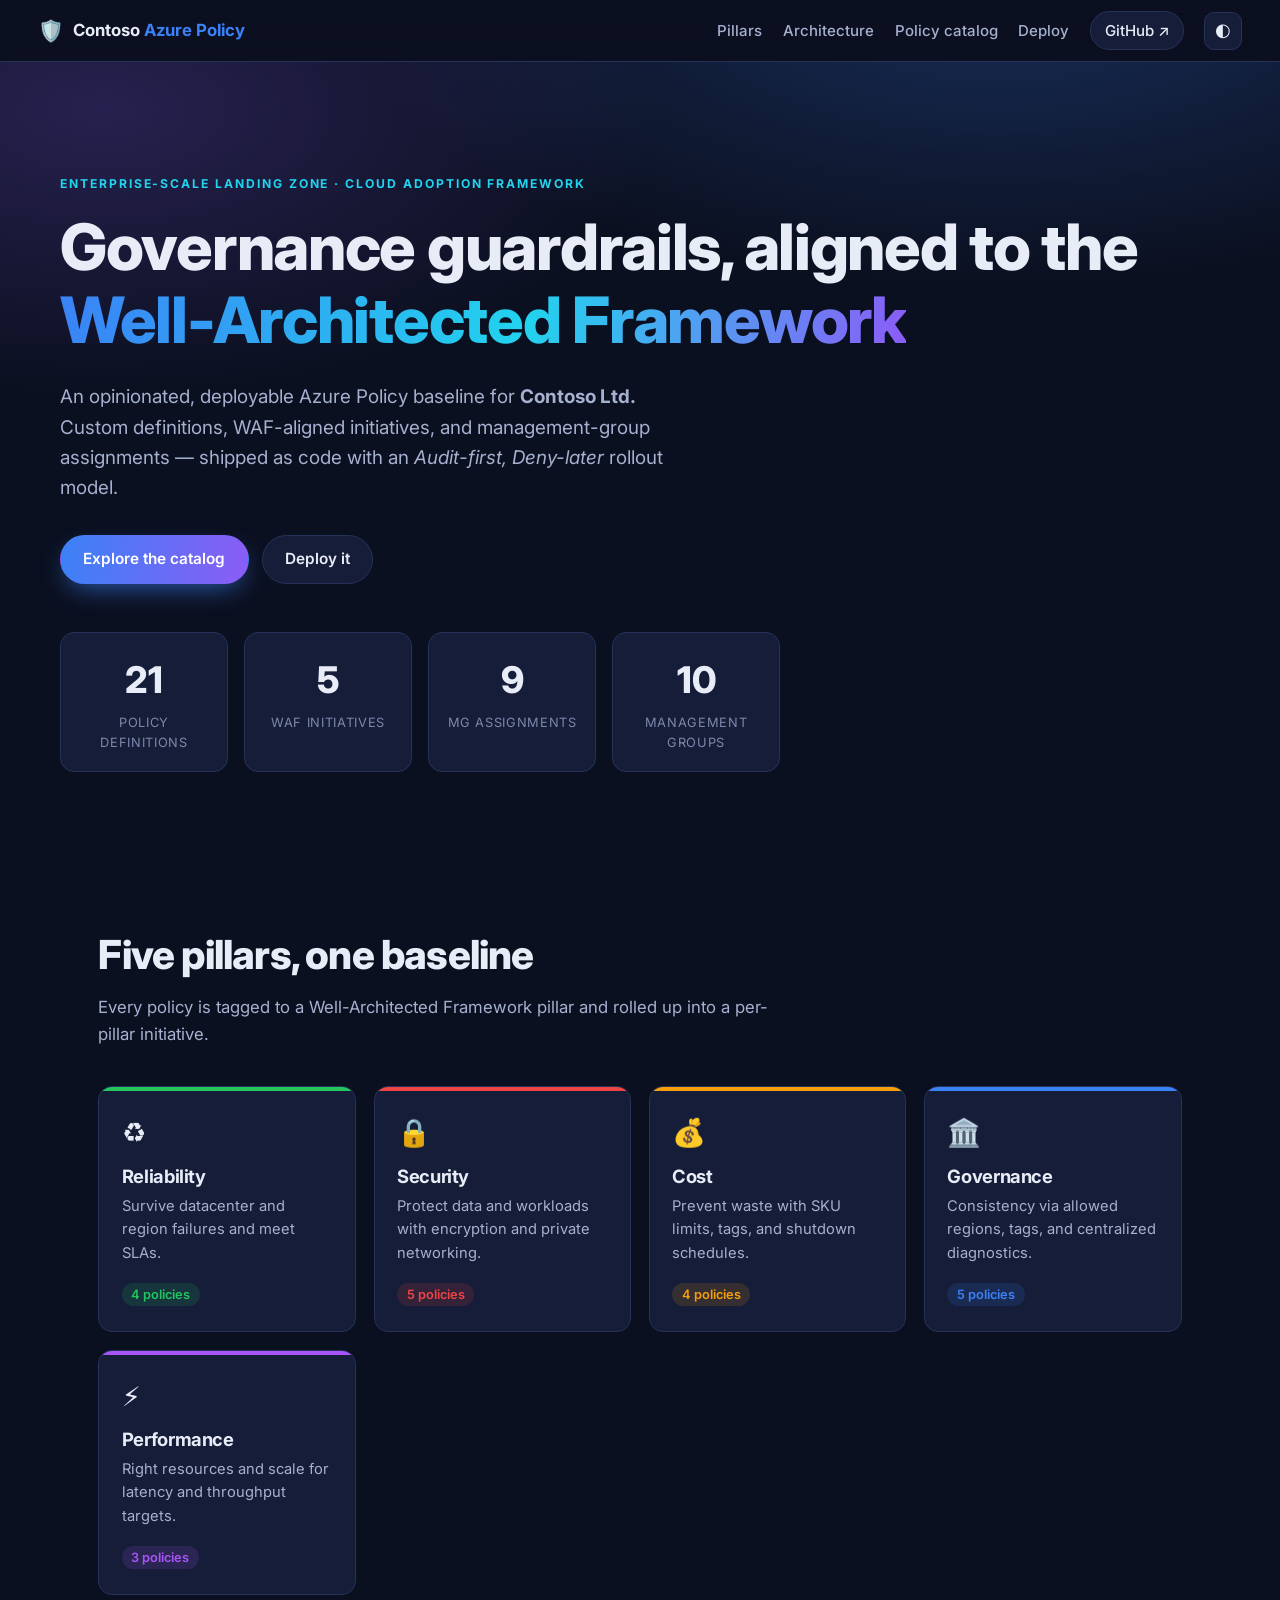
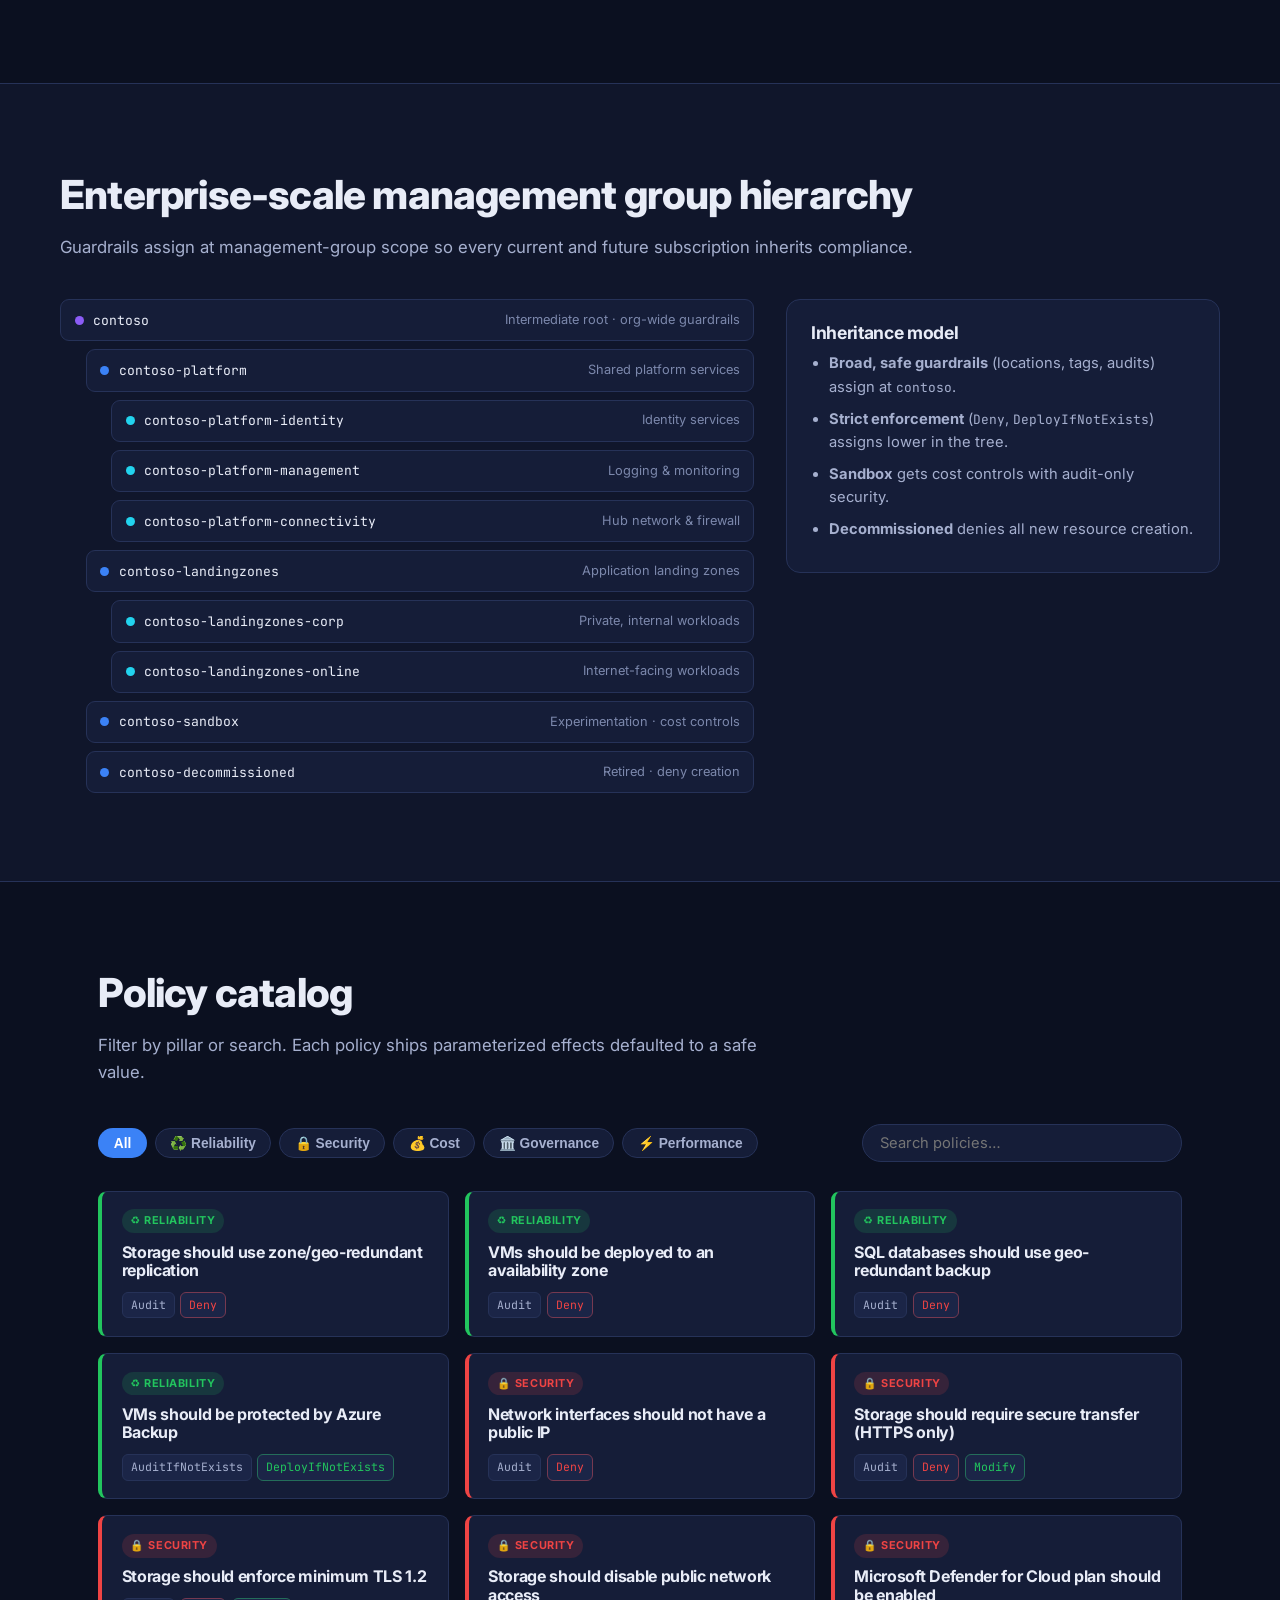
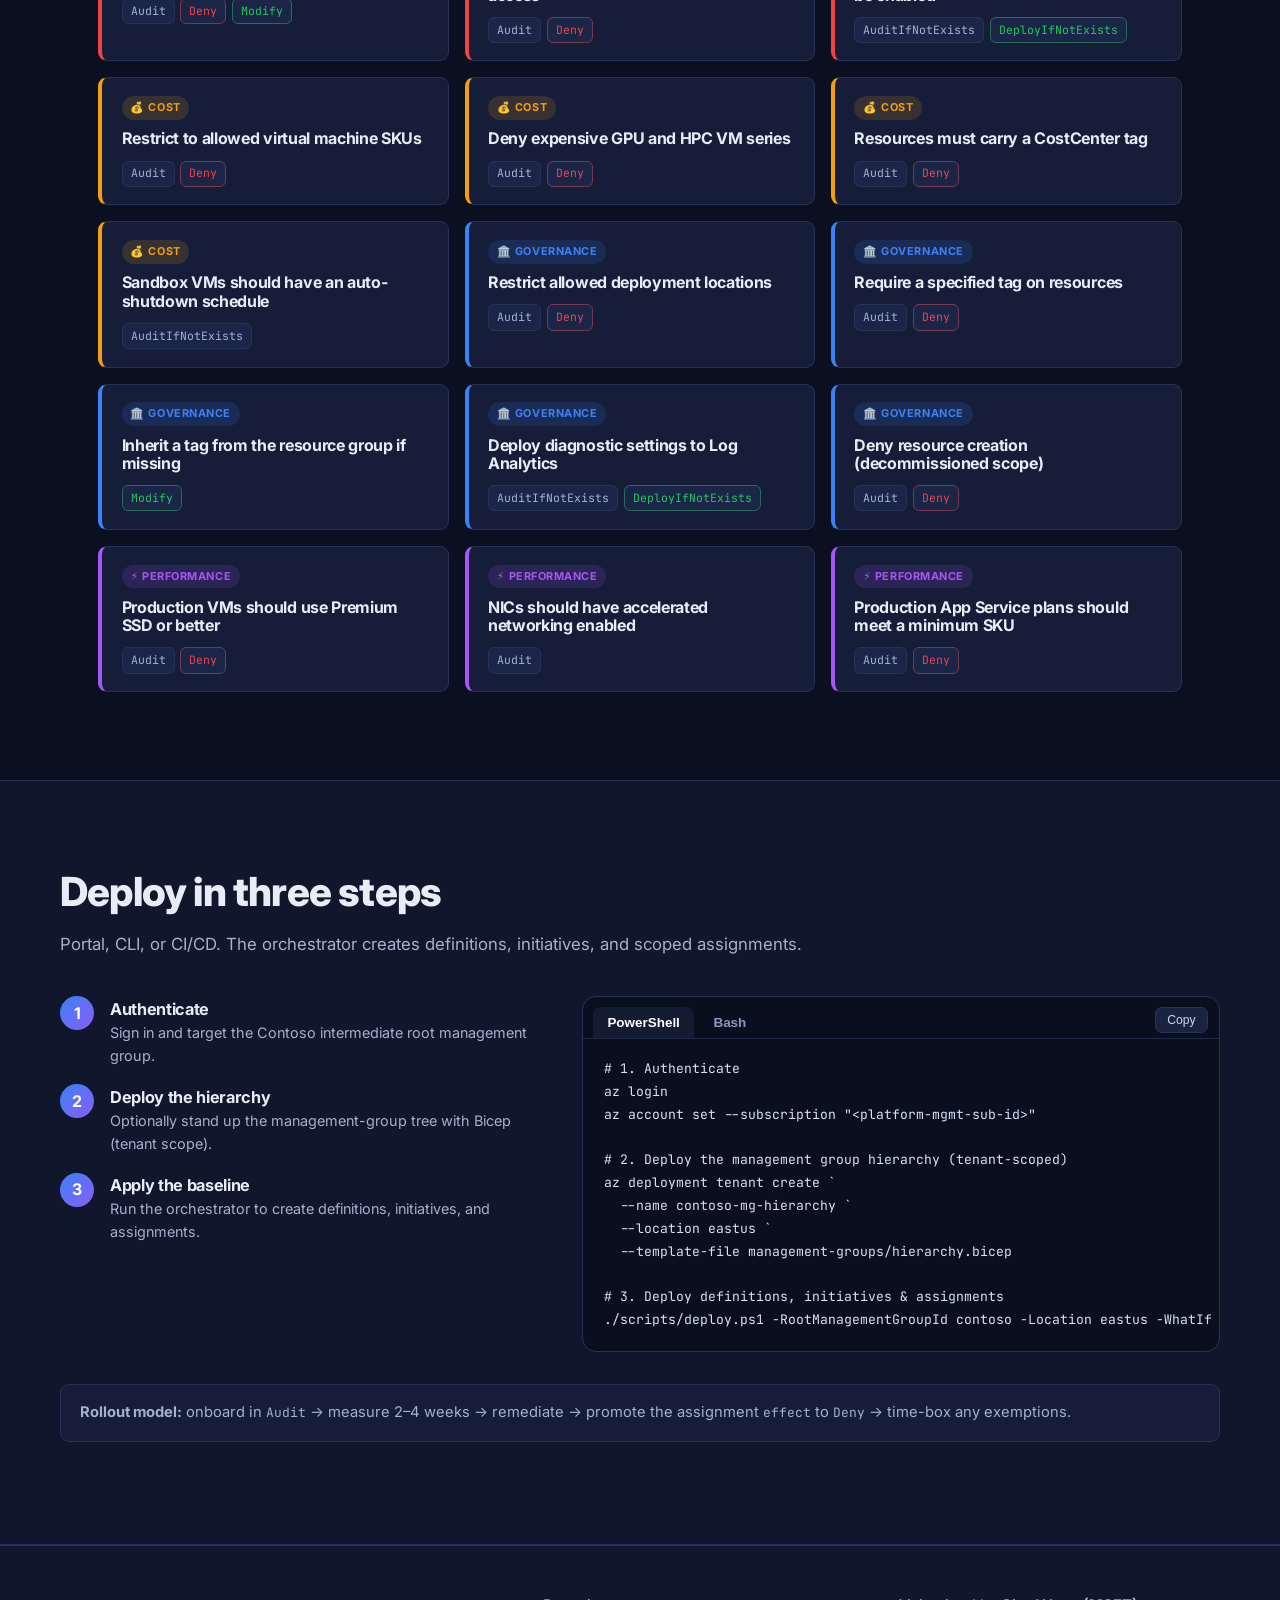
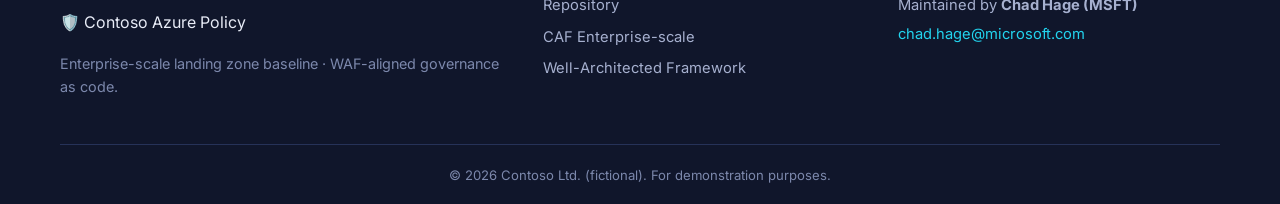
==== index.html @ dbd7acf4 "Add Contoso WAF policy baseline, docs, deploy automation, and GitHub Pages minisite Enterprise-scale" ====
<!DOCTYPE html>
<html lang="en">
<head>
  <meta charset="UTF-8" />
  <meta name="viewport" content="width=device-width, initial-scale=1.0" />
  <title>Contoso Azure Policy — Enterprise-Scale Landing Zone Baseline</title>
  <meta name="description" content="Azure Policy best-practice baseline for Contoso, organized around the five Well-Architected Framework pillars and deployed across an enterprise-scale landing zone." />
  <link rel="preconnect" href="https://fonts.googleapis.com" />
  <link rel="preconnect" href="https://fonts.gstatic.com" crossorigin />
  <link href="https://fonts.googleapis.com/css2?family=Inter:wght@400;500;600;700;800&family=JetBrains+Mono:wght@400;500&display=swap" rel="stylesheet" />
  <link rel="stylesheet" href="styles.css" />
  <link rel="icon" href="data:image/svg+xml,<svg xmlns='http://www.w3.org/2000/svg' viewBox='0 0 100 100'><text y='.9em' font-size='90'>🛡️</text></svg>" />
</head>
<body>
  <header class="topbar">
    <a class="brand" href="#top">
      <span class="brand-mark" aria-hidden="true">🛡️</span>
      <span class="brand-text">Contoso&nbsp;<strong>Azure Policy</strong></span>
    </a>
    <nav class="nav" aria-label="Primary">
      <a href="#pillars">Pillars</a>
      <a href="#architecture">Architecture</a>
      <a href="#catalog">Policy catalog</a>
      <a href="#deploy">Deploy</a>
      <a class="nav-cta" href="https://github.com/chadhage/contoso-azure-policies" target="_blank" rel="noopener">GitHub ↗</a>
    </nav>
    <button class="theme-toggle" id="themeToggle" aria-label="Toggle color theme" title="Toggle theme">◐</button>
  </header>

  <main id="top">
    <!-- HERO -->
    <section class="hero">
      <div class="hero-inner">
        <p class="eyebrow">Enterprise-Scale Landing Zone · Cloud Adoption Framework</p>
        <h1>Governance guardrails, aligned to the<br /><span class="grad">Well-Architected Framework</span></h1>
        <p class="lede">
          An opinionated, deployable Azure Policy baseline for <strong>Contoso Ltd.</strong>
          Custom definitions, WAF-aligned initiatives, and management-group assignments —
          shipped as code with an <em>Audit-first, Deny-later</em> rollout model.
        </p>
        <div class="hero-actions">
          <a class="btn primary" href="#catalog">Explore the catalog</a>
          <a class="btn ghost" href="#deploy">Deploy it</a>
        </div>
        <dl class="stats" id="heroStats">
          <div><dt data-count="21">0</dt><dd>Policy definitions</dd></div>
          <div><dt data-count="5">0</dt><dd>WAF initiatives</dd></div>
          <div><dt data-count="9">0</dt><dd>MG assignments</dd></div>
          <div><dt data-count="10">0</dt><dd>Management groups</dd></div>
        </dl>
      </div>
    </section>

    <!-- PILLARS -->
    <section id="pillars" class="section">
      <div class="section-head">
        <h2>Five pillars, one baseline</h2>
        <p>Every policy is tagged to a Well-Architected Framework pillar and rolled up into a per-pillar initiative.</p>
      </div>
      <div class="pillar-grid" id="pillarGrid"><!-- injected --></div>
    </section>

    <!-- ARCHITECTURE -->
    <section id="architecture" class="section alt">
      <div class="section-head">
        <h2>Enterprise-scale management group hierarchy</h2>
        <p>Guardrails assign at management-group scope so every current and future subscription inherits compliance.</p>
      </div>
      <div class="arch-wrap">
        <div class="mg-tree" id="mgTree"><!-- injected --></div>
        <aside class="arch-note">
          <h3>Inheritance model</h3>
          <ul>
            <li><strong>Broad, safe guardrails</strong> (locations, tags, audits) assign at <code>contoso</code>.</li>
            <li><strong>Strict enforcement</strong> (<code>Deny</code>, <code>DeployIfNotExists</code>) assigns lower in the tree.</li>
            <li><strong>Sandbox</strong> gets cost controls with audit-only security.</li>
            <li><strong>Decommissioned</strong> denies all new resource creation.</li>
          </ul>
        </aside>
      </div>
    </section>

    <!-- CATALOG -->
    <section id="catalog" class="section">
      <div class="section-head">
        <h2>Policy catalog</h2>
        <p>Filter by pillar or search. Each policy ships parameterized effects defaulted to a safe value.</p>
      </div>
      <div class="catalog-controls">
        <div class="filters" id="pillarFilters" role="tablist" aria-label="Filter by pillar"></div>
        <input type="search" id="searchBox" class="search" placeholder="Search policies…" aria-label="Search policies" />
      </div>
      <div class="catalog-grid" id="catalogGrid"><!-- injected --></div>
      <p class="empty" id="emptyState" hidden>No policies match your filter.</p>
    </section>

    <!-- DEPLOY -->
    <section id="deploy" class="section alt">
      <div class="section-head">
        <h2>Deploy in three steps</h2>
        <p>Portal, CLI, or CI/CD. The orchestrator creates definitions, initiatives, and scoped assignments.</p>
      </div>
      <div class="deploy-grid">
        <ol class="steps">
          <li><span class="step-n">1</span><div><h4>Authenticate</h4><p>Sign in and target the Contoso intermediate root management group.</p></div></li>
          <li><span class="step-n">2</span><div><h4>Deploy the hierarchy</h4><p>Optionally stand up the management-group tree with Bicep (tenant scope).</p></div></li>
          <li><span class="step-n">3</span><div><h4>Apply the baseline</h4><p>Run the orchestrator to create definitions, initiatives, and assignments.</p></div></li>
        </ol>
        <div class="code-card">
          <div class="code-tabs" role="tablist">
            <button class="code-tab active" data-tab="pwsh" role="tab">PowerShell</button>
            <button class="code-tab" data-tab="bash" role="tab">Bash</button>
          </div>
          <pre class="code-pane active" data-pane="pwsh"><code># 1. Authenticate
az login
az account set --subscription "&lt;platform-mgmt-sub-id&gt;"

# 2. Deploy the management group hierarchy (tenant-scoped)
az deployment tenant create `
  --name contoso-mg-hierarchy `
  --location eastus `
  --template-file management-groups/hierarchy.bicep

# 3. Deploy definitions, initiatives &amp; assignments
./scripts/deploy.ps1 -RootManagementGroupId contoso -Location eastus -WhatIf</code></pre>
          <pre class="code-pane" data-pane="bash"><code># 1. Authenticate
az login
az account set --subscription "&lt;platform-mgmt-sub-id&gt;"

# 2. Deploy the management group hierarchy (tenant-scoped)
az deployment tenant create \
  --name contoso-mg-hierarchy \
  --location eastus \
  --template-file management-groups/hierarchy.bicep

# 3. Deploy definitions, initiatives &amp; assignments
./scripts/deploy.sh --mg contoso --location eastus --what-if</code></pre>
          <button class="copy-btn" id="copyBtn" title="Copy command">Copy</button>
        </div>
      </div>
      <p class="lifecycle-note">
        <strong>Rollout model:</strong> onboard in <code>Audit</code> → measure 2–4 weeks → remediate →
        promote the assignment <code>effect</code> to <code>Deny</code> → time-box any exemptions.
      </p>
    </section>
  </main>

  <footer class="footer">
    <div class="footer-inner">
      <div>
        <p class="brand-text"><span aria-hidden="true">🛡️</span>&nbsp;Contoso Azure Policy</p>
        <p class="muted">Enterprise-scale landing zone baseline · WAF-aligned governance as code.</p>
      </div>
      <div class="footer-links">
        <a href="https://github.com/chadhage/contoso-azure-policies" target="_blank" rel="noopener">Repository</a>
        <a href="https://learn.microsoft.com/azure/cloud-adoption-framework/ready/enterprise-scale/" target="_blank" rel="noopener">CAF Enterprise-scale</a>
        <a href="https://learn.microsoft.com/azure/well-architected/" target="_blank" rel="noopener">Well-Architected Framework</a>
      </div>
      <div class="footer-author">
        <p>Maintained by <strong>Chad Hage (MSFT)</strong></p>
        <p><a href="mailto:chad.hage@microsoft.com">chad.hage@microsoft.com</a></p>
      </div>
    </div>
    <p class="copyright">© <span id="year"></span> Contoso Ltd. (fictional). For demonstration purposes.</p>
  </footer>

  <script src="app.js"></script>
</body>
</html>
---- styles.css ----
:root {
  --bg: #0b1020;
  --bg-alt: #10162b;
  --surface: #151d38;
  --surface-2: #1b2547;
  --border: #263258;
  --text: #e8ecf7;
  --text-dim: #a6b0cf;
  --muted: #7c88ac;
  --brand: #3b82f6;
  --brand-2: #22d3ee;
  --accent: #8b5cf6;

  --rel: #22c55e;
  --sec: #ef4444;
  --cost: #f59e0b;
  --gov: #3b82f6;
  --perf: #a855f7;

  --radius: 14px;
  --radius-sm: 9px;
  --shadow: 0 10px 40px -12px rgba(0, 0, 0, 0.55);
  --maxw: 1160px;
  --mono: "JetBrains Mono", ui-monospace, SFMono-Regular, Menlo, monospace;
}

[data-theme="light"] {
  --bg: #f6f8fd;
  --bg-alt: #eef2fb;
  --surface: #ffffff;
  --surface-2: #f2f5fc;
  --border: #dce3f2;
  --text: #131a2e;
  --text-dim: #45527a;
  --muted: #6b7597;
  --shadow: 0 10px 34px -14px rgba(30, 50, 100, 0.28);
}

* { box-sizing: border-box; }

html { scroll-behavior: smooth; scroll-padding-top: 78px; }

body {
  margin: 0;
  font-family: "Inter", system-ui, -apple-system, Segoe UI, Roboto, sans-serif;
  background: var(--bg);
  color: var(--text);
  line-height: 1.6;
  -webkit-font-smoothing: antialiased;
  transition: background 0.3s ease, color 0.3s ease;
}

a { color: var(--brand-2); text-decoration: none; }
a:hover { text-decoration: underline; }

h1, h2, h3, h4 { line-height: 1.15; margin: 0 0 0.4em; letter-spacing: -0.02em; }
code { font-family: var(--mono); font-size: 0.88em; }

/* ---------- Top bar ---------- */
.topbar {
  position: sticky; top: 0; z-index: 50;
  display: flex; align-items: center; gap: 1.2rem;
  padding: 0.7rem clamp(1rem, 4vw, 2.4rem);
  background: color-mix(in srgb, var(--bg) 82%, transparent);
  backdrop-filter: blur(14px);
  border-bottom: 1px solid var(--border);
}
.brand { display: flex; align-items: center; gap: 0.55rem; color: var(--text); font-weight: 700; font-size: 1.05rem; }
.brand:hover { text-decoration: none; }
.brand-mark { font-size: 1.3rem; }
.brand-text strong { color: var(--brand); }
.nav { display: flex; align-items: center; gap: 1.3rem; margin-left: auto; font-size: 0.94rem; }
.nav a { color: var(--text-dim); font-weight: 500; }
.nav a:hover { color: var(--text); text-decoration: none; }
.nav-cta {
  padding: 0.4rem 0.85rem; border: 1px solid var(--border); border-radius: 999px;
  background: var(--surface); color: var(--text) !important;
}
.nav-cta:hover { border-color: var(--brand); }
.theme-toggle {
  background: var(--surface); color: var(--text); border: 1px solid var(--border);
  width: 38px; height: 38px; border-radius: 10px; cursor: pointer; font-size: 1.1rem;
  display: grid; place-items: center; transition: all 0.2s;
}
.theme-toggle:hover { border-color: var(--brand); transform: rotate(-15deg); }

@media (max-width: 760px) {
  .nav a:not(.nav-cta) { display: none; }
}

/* ---------- Hero ---------- */
.hero {
  position: relative; overflow: hidden;
  padding: clamp(3.5rem, 9vw, 7rem) clamp(1rem, 5vw, 2.4rem) clamp(2.5rem, 6vw, 4.5rem);
  background:
    radial-gradient(1100px 500px at 78% -10%, color-mix(in srgb, var(--brand) 26%, transparent), transparent 60%),
    radial-gradient(900px 460px at 8% 6%, color-mix(in srgb, var(--accent) 22%, transparent), transparent 62%);
}
.hero-inner { max-width: var(--maxw); margin: 0 auto; }
.eyebrow {
  text-transform: uppercase; letter-spacing: 0.16em; font-size: 0.76rem;
  font-weight: 700; color: var(--brand-2); margin: 0 0 1rem;
}
.hero h1 { font-size: clamp(2.1rem, 5.4vw, 4rem); font-weight: 800; }
.grad {
  background: linear-gradient(100deg, var(--brand), var(--brand-2) 55%, var(--accent));
  -webkit-background-clip: text; background-clip: text; color: transparent;
}
.lede { max-width: 640px; font-size: clamp(1rem, 2vw, 1.18rem); color: var(--text-dim); margin: 1.2rem 0 2rem; }
.hero-actions { display: flex; flex-wrap: wrap; gap: 0.8rem; }
.btn {
  display: inline-flex; align-items: center; gap: 0.4rem;
  padding: 0.7rem 1.4rem; border-radius: 999px; font-weight: 600; font-size: 0.96rem;
  cursor: pointer; border: 1px solid transparent; transition: transform 0.15s, box-shadow 0.2s, background 0.2s;
}
.btn:hover { text-decoration: none; transform: translateY(-2px); }
.btn.primary { background: linear-gradient(100deg, var(--brand), var(--accent)); color: #fff; box-shadow: 0 10px 26px -8px color-mix(in srgb, var(--brand) 70%, transparent); }
.btn.ghost { background: var(--surface); color: var(--text); border-color: var(--border); }
.btn.ghost:hover { border-color: var(--brand); }

.stats {
  display: grid; grid-template-columns: repeat(4, 1fr); gap: 1rem;
  margin: 3rem 0 0; max-width: 720px;
}
.stats div {
  background: var(--surface); border: 1px solid var(--border); border-radius: var(--radius);
  padding: 1.1rem 1rem; text-align: center;
}
.stats dt { font-size: clamp(1.6rem, 4vw, 2.3rem); font-weight: 800; color: var(--text); }
.stats dd { margin: 0.2rem 0 0; font-size: 0.8rem; color: var(--muted); text-transform: uppercase; letter-spacing: 0.05em; }
@media (max-width: 620px) { .stats { grid-template-columns: repeat(2, 1fr); } }

/* ---------- Sections ---------- */
.section { max-width: var(--maxw); margin: 0 auto; padding: clamp(3rem, 7vw, 5.5rem) clamp(1rem, 5vw, 2.4rem); }
.section.alt { max-width: none; background: var(--bg-alt); border-top: 1px solid var(--border); border-bottom: 1px solid var(--border); }
.section.alt > * { max-width: var(--maxw); margin-left: auto; margin-right: auto; }
.section-head { max-width: 680px; margin-bottom: 2.4rem; }
.section-head h2 { font-size: clamp(1.6rem, 3.6vw, 2.5rem); font-weight: 800; }
.section-head p { color: var(--text-dim); font-size: 1.05rem; margin: 0; }

/* ---------- Pillars ---------- */
.pillar-grid { display: grid; grid-template-columns: repeat(auto-fit, minmax(210px, 1fr)); gap: 1.1rem; }
.pillar-card {
  position: relative; background: var(--surface); border: 1px solid var(--border);
  border-radius: var(--radius); padding: 1.5rem 1.4rem; overflow: hidden;
  transition: transform 0.18s, border-color 0.18s;
}
.pillar-card:hover { transform: translateY(-4px); border-color: color-mix(in srgb, var(--pc) 60%, var(--border)); }
.pillar-card::before { content: ""; position: absolute; inset: 0 0 auto 0; height: 4px; background: var(--pc); }
.pillar-ico { font-size: 1.7rem; margin-bottom: 0.7rem; display: block; }
.pillar-card h3 { font-size: 1.15rem; }
.pillar-card p { color: var(--text-dim); font-size: 0.92rem; margin: 0.4rem 0 1rem; }
.pillar-count { font-size: 0.8rem; font-weight: 600; color: var(--pc); background: color-mix(in srgb, var(--pc) 14%, transparent); padding: 0.25rem 0.6rem; border-radius: 999px; }

/* ---------- Architecture ---------- */
.arch-wrap { display: grid; grid-template-columns: 1.6fr 1fr; gap: 2rem; align-items: start; }
@media (max-width: 880px) { .arch-wrap { grid-template-columns: 1fr; } }
.mg-tree { display: flex; flex-direction: column; gap: 0.5rem; }
.mg-node {
  display: flex; align-items: center; gap: 0.6rem;
  background: var(--surface); border: 1px solid var(--border);
  border-radius: var(--radius-sm); padding: 0.6rem 0.85rem; font-size: 0.9rem;
}
.mg-node .mg-id { font-family: var(--mono); font-size: 0.82rem; color: var(--text); }
.mg-node .mg-desc { color: var(--muted); font-size: 0.8rem; margin-left: auto; }
.mg-node[data-depth="1"] { margin-left: 1.6rem; }
.mg-node[data-depth="2"] { margin-left: 3.2rem; }
.mg-node .dot { width: 9px; height: 9px; border-radius: 50%; background: var(--brand); flex: none; }
.mg-node[data-depth="0"] .dot { background: var(--accent); }
.mg-node[data-depth="2"] .dot { background: var(--brand-2); }
.arch-note { background: var(--surface); border: 1px solid var(--border); border-radius: var(--radius); padding: 1.4rem 1.5rem; }
.arch-note h3 { font-size: 1.1rem; }
.arch-note ul { margin: 0.6rem 0 0; padding-left: 1.1rem; color: var(--text-dim); font-size: 0.92rem; }
.arch-note li { margin-bottom: 0.5rem; }

/* ---------- Catalog ---------- */
.catalog-controls { display: flex; flex-wrap: wrap; gap: 1rem; align-items: center; justify-content: space-between; margin-bottom: 1.8rem; }
.filters { display: flex; flex-wrap: wrap; gap: 0.5rem; }
.filter-chip {
  border: 1px solid var(--border); background: var(--surface); color: var(--text-dim);
  padding: 0.4rem 0.9rem; border-radius: 999px; font-size: 0.86rem; font-weight: 600; cursor: pointer;
  transition: all 0.15s;
}
.filter-chip:hover { color: var(--text); }
.filter-chip.active { color: #fff; border-color: transparent; background: var(--chip, var(--brand)); }
.search {
  flex: 1 1 220px; max-width: 320px; background: var(--surface); border: 1px solid var(--border);
  color: var(--text); border-radius: 999px; padding: 0.55rem 1.1rem; font-size: 0.92rem; font-family: inherit;
}
.search:focus { outline: 2px solid var(--brand); outline-offset: 1px; }

.catalog-grid { display: grid; grid-template-columns: repeat(auto-fill, minmax(300px, 1fr)); gap: 1rem; }
.policy-card {
  background: var(--surface); border: 1px solid var(--border); border-left: 4px solid var(--pc);
  border-radius: var(--radius-sm); padding: 1.1rem 1.2rem; display: flex; flex-direction: column; gap: 0.6rem;
  transition: transform 0.15s, box-shadow 0.2s;
}
.policy-card:hover { transform: translateY(-3px); box-shadow: var(--shadow); }
.policy-top { display: flex; align-items: center; gap: 0.5rem; }
.pill { font-size: 0.68rem; font-weight: 700; text-transform: uppercase; letter-spacing: 0.05em; padding: 0.2rem 0.55rem; border-radius: 999px; color: var(--pc); background: color-mix(in srgb, var(--pc) 15%, transparent); }
.policy-card h4 { font-size: 1rem; margin: 0; }
.policy-card p { font-size: 0.87rem; color: var(--text-dim); margin: 0; flex: 1; }
.policy-meta { display: flex; flex-wrap: wrap; gap: 0.35rem; margin-top: 0.2rem; }
.effect { font-family: var(--mono); font-size: 0.72rem; padding: 0.18rem 0.5rem; border-radius: 6px; background: var(--surface-2); border: 1px solid var(--border); color: var(--text-dim); }
.effect.deny { color: var(--sec); border-color: color-mix(in srgb, var(--sec) 40%, var(--border)); }
.effect.deploy { color: var(--rel); border-color: color-mix(in srgb, var(--rel) 40%, var(--border)); }
.empty { text-align: center; color: var(--muted); padding: 2rem; }

/* ---------- Deploy ---------- */
.deploy-grid { display: grid; grid-template-columns: 1fr 1.3fr; gap: 2rem; align-items: start; }
@media (max-width: 880px) { .deploy-grid { grid-template-columns: 1fr; } }
.steps { list-style: none; margin: 0; padding: 0; display: flex; flex-direction: column; gap: 1.1rem; }
.steps li { display: flex; gap: 1rem; }
.step-n {
  flex: none; width: 34px; height: 34px; border-radius: 50%; display: grid; place-items: center;
  font-weight: 700; color: #fff; background: linear-gradient(135deg, var(--brand), var(--accent));
}
.steps h4 { margin: 0.2rem 0 0.15rem; font-size: 1.02rem; }
.steps p { margin: 0; color: var(--text-dim); font-size: 0.9rem; }

.code-card { position: relative; background: #0a0f1f; border: 1px solid var(--border); border-radius: var(--radius); overflow: hidden; }
[data-theme="light"] .code-card { background: #0e1426; }
.code-tabs { display: flex; gap: 0.3rem; padding: 0.6rem 0.6rem 0; border-bottom: 1px solid #1e2846; }
.code-tab { background: transparent; border: none; color: #8b97bd; padding: 0.5rem 0.9rem; font-size: 0.84rem; font-weight: 600; cursor: pointer; border-radius: 8px 8px 0 0; }
.code-tab.active { color: #fff; background: #141c34; }
.code-pane { display: none; margin: 0; padding: 1.2rem 1.3rem; overflow-x: auto; }
.code-pane.active { display: block; }
.code-pane code { color: #d7e0f5; font-size: 0.82rem; line-height: 1.7; white-space: pre; }
.copy-btn { position: absolute; top: 0.6rem; right: 0.7rem; background: #1a2340; color: #cdd6f0; border: 1px solid #2a3558; padding: 0.3rem 0.7rem; border-radius: 7px; font-size: 0.76rem; cursor: pointer; }
.copy-btn:hover { background: #24305a; }
.lifecycle-note { margin-top: 2rem; padding: 1rem 1.2rem; background: var(--surface); border: 1px solid var(--border); border-radius: var(--radius-sm); color: var(--text-dim); font-size: 0.92rem; }

/* ---------- Footer ---------- */
.footer { border-top: 1px solid var(--border); background: var(--bg-alt); padding: 3rem clamp(1rem, 5vw, 2.4rem) 1.5rem; }
.footer-inner { max-width: var(--maxw); margin: 0 auto; display: grid; grid-template-columns: 1.4fr 1fr 1fr; gap: 2rem; }
@media (max-width: 760px) { .footer-inner { grid-template-columns: 1fr; gap: 1.4rem; } }
.footer .muted { color: var(--muted); font-size: 0.9rem; }
.footer-links { display: flex; flex-direction: column; gap: 0.5rem; }
.footer-links a { color: var(--text-dim); font-size: 0.92rem; }
.footer-author p { margin: 0 0 0.3rem; font-size: 0.92rem; color: var(--text-dim); }
.copyright { max-width: var(--maxw); margin: 2rem auto 0; padding-top: 1.2rem; border-top: 1px solid var(--border); color: var(--muted); font-size: 0.82rem; text-align: center; }

@media (prefers-reduced-motion: reduce) {
  * { scroll-behavior: auto !important; transition: none !important; }
}
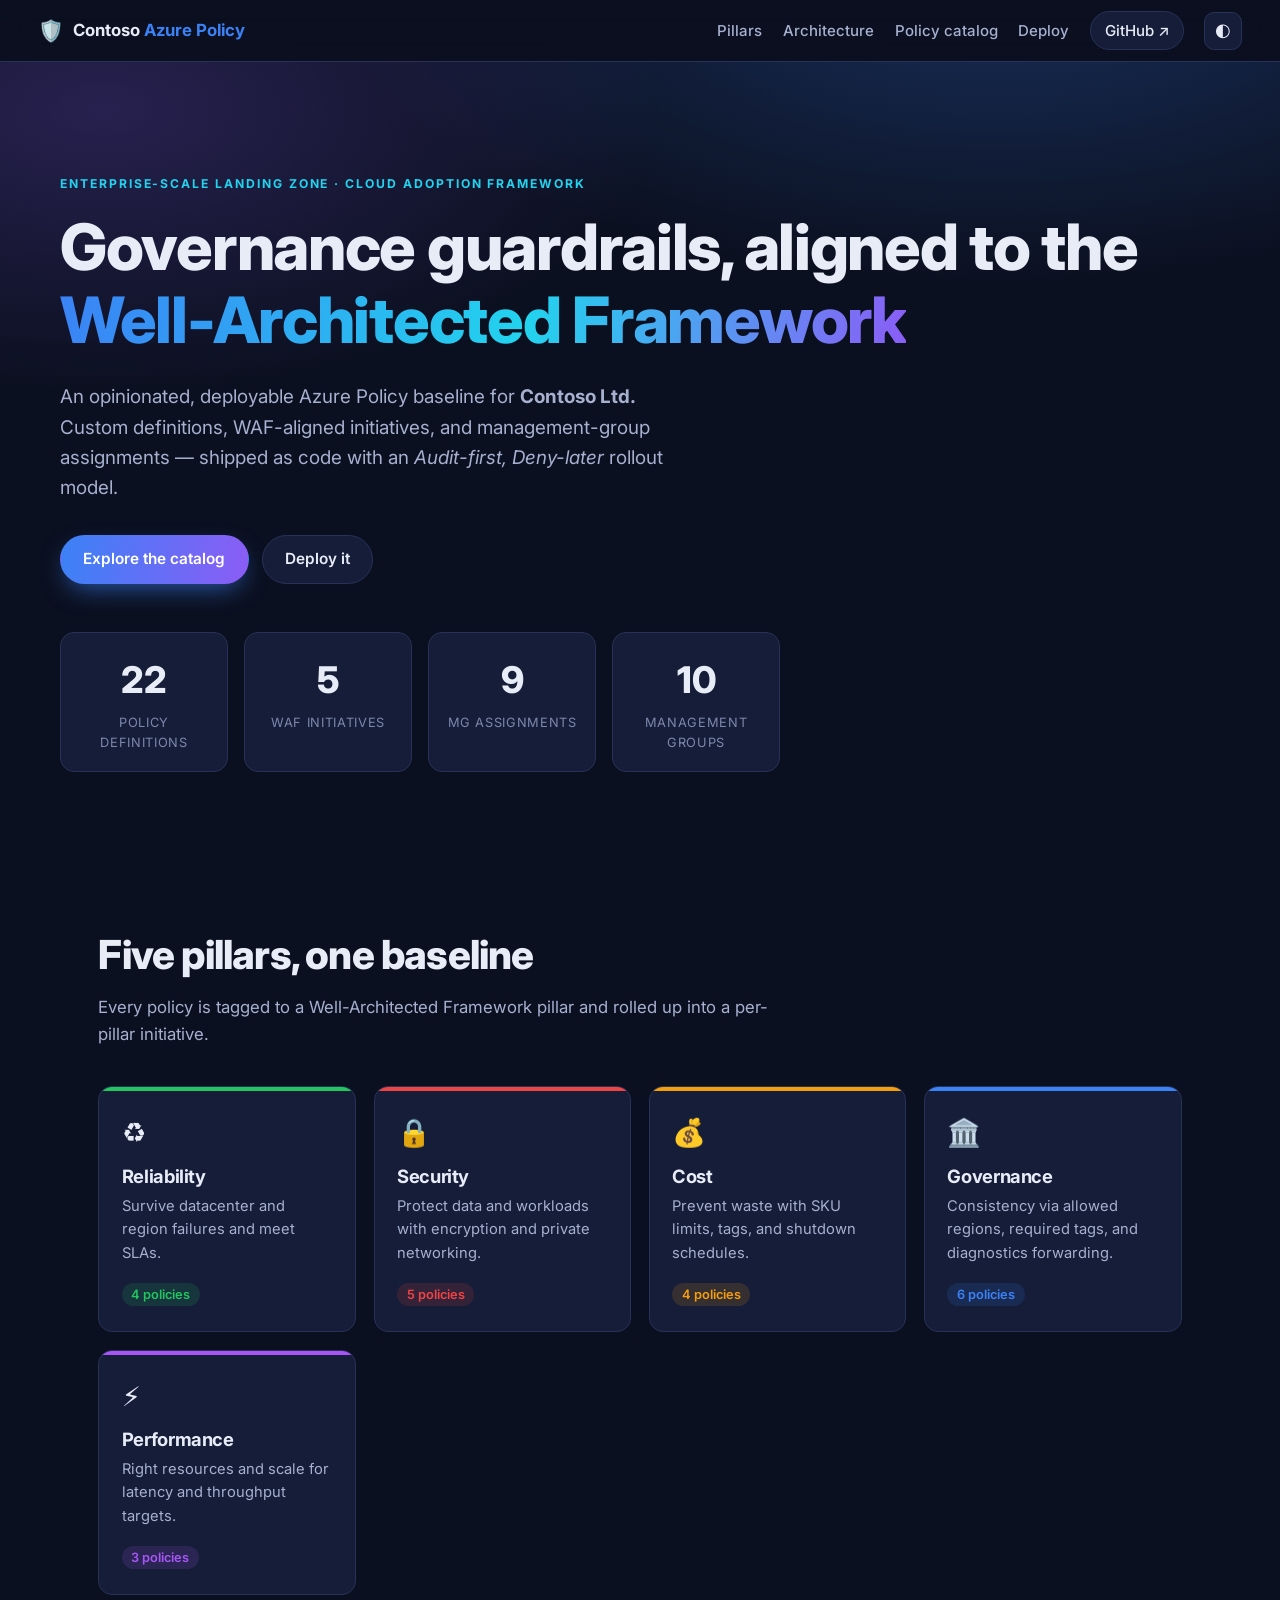
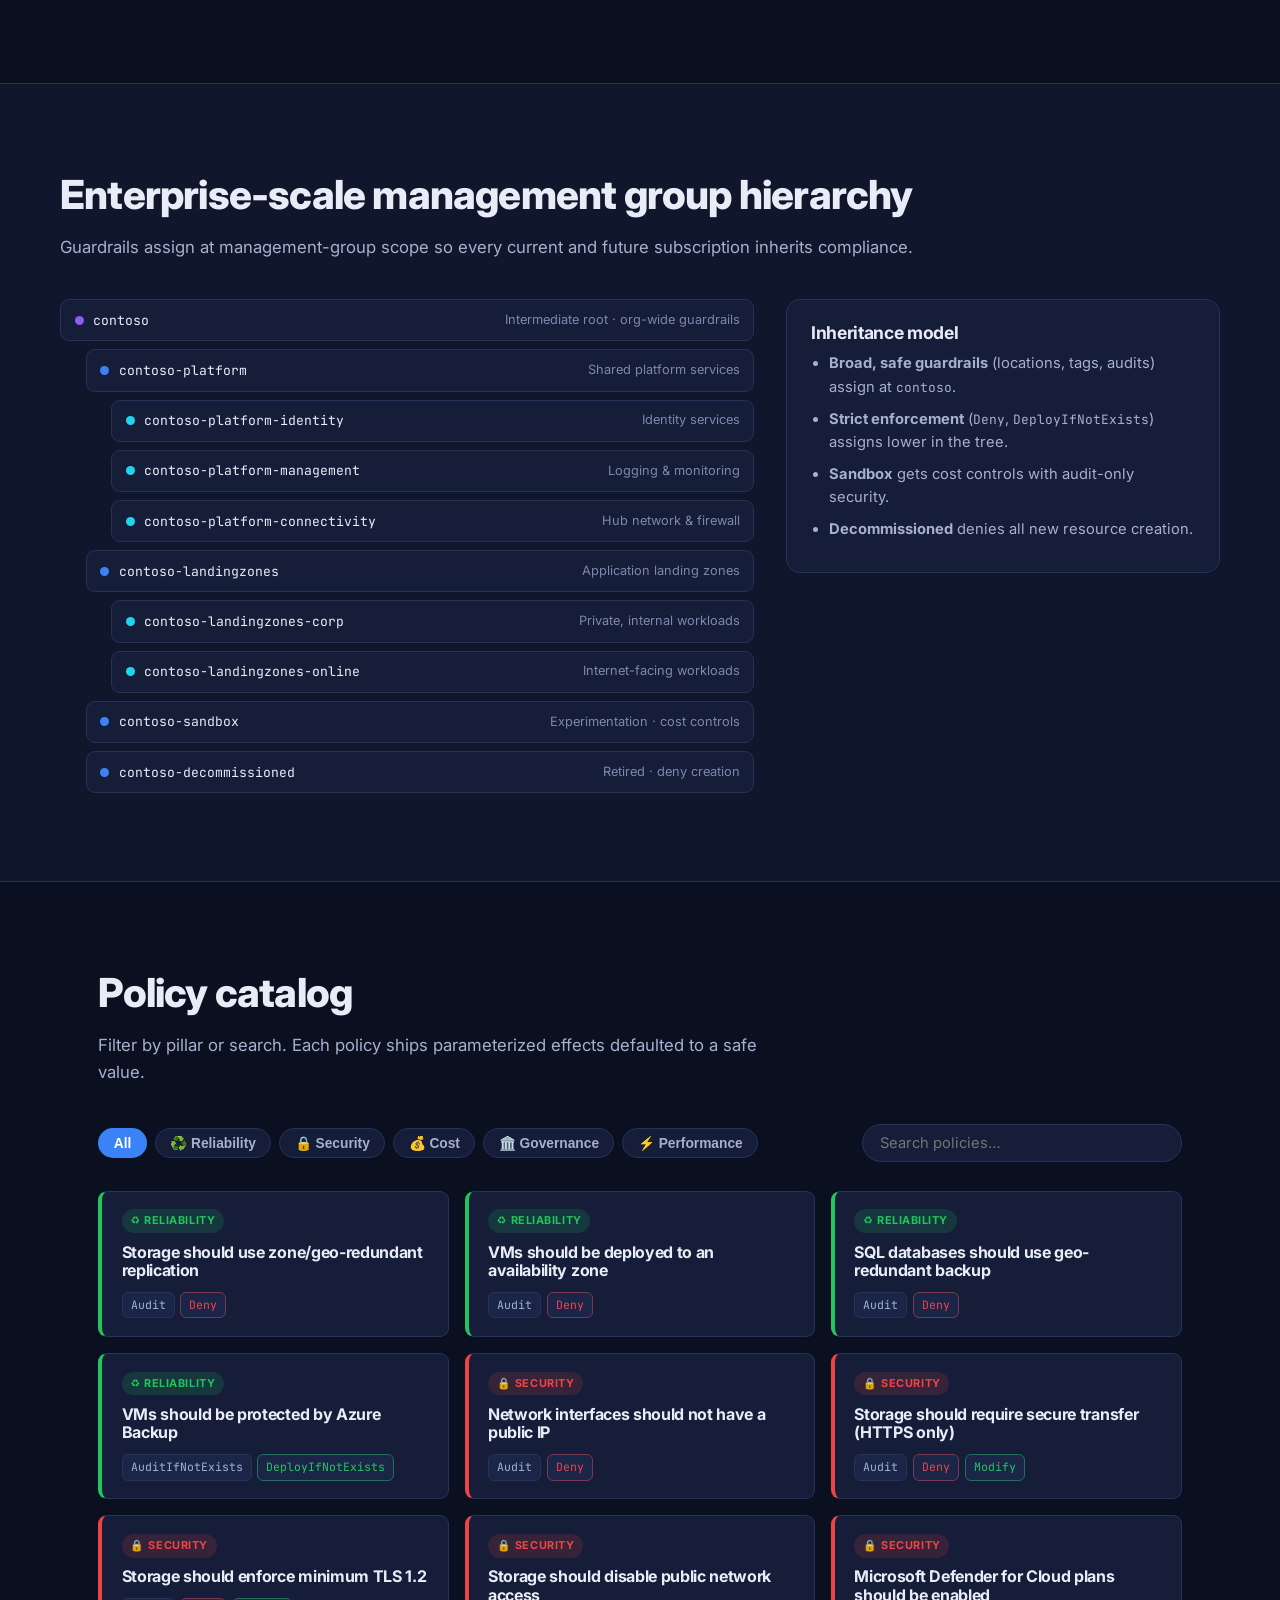
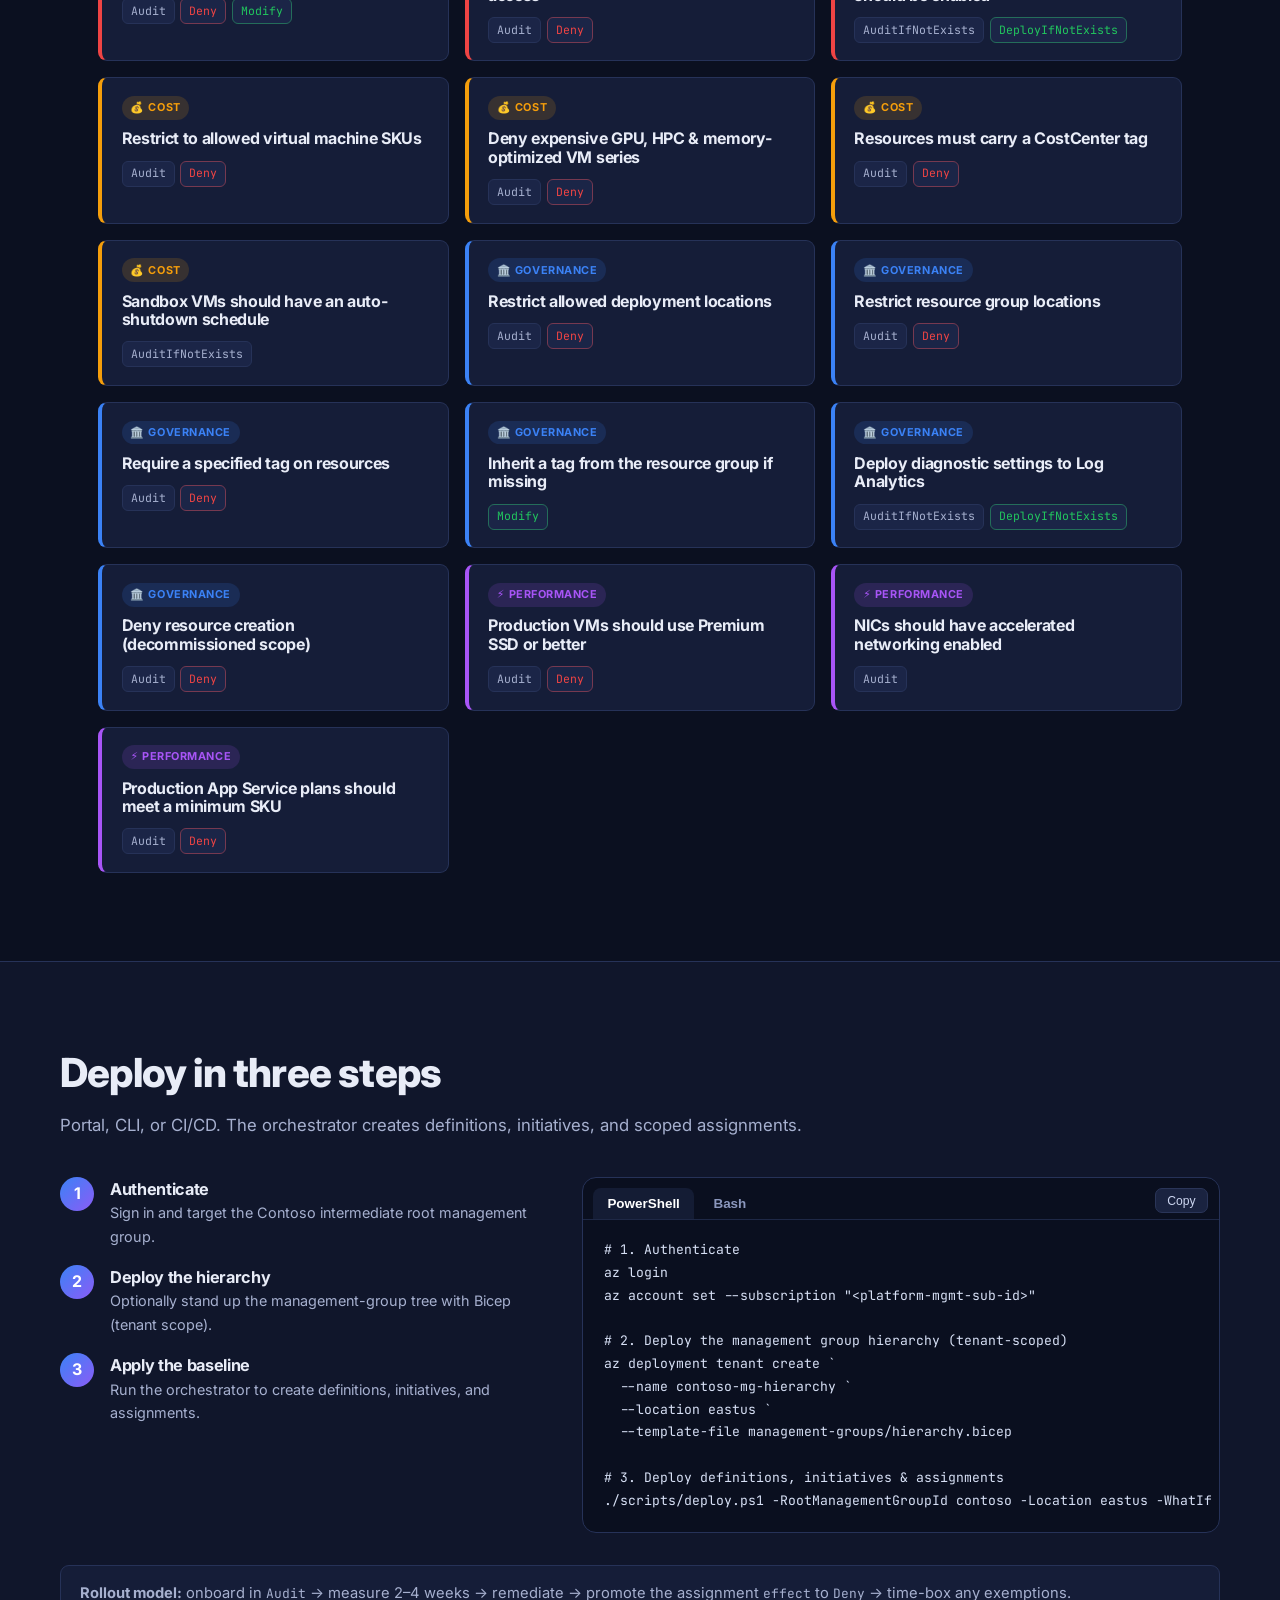
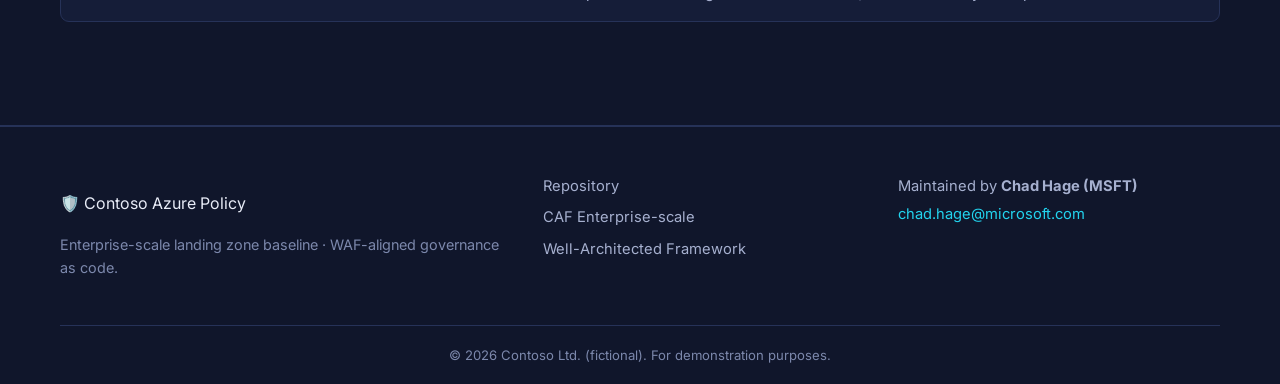
==== commit 046be5c9: "Fix audit findings (#1-#18) and refresh minisite Security: correct min-TLS minimum semantics, enable" ====
--- a/index.html
+++ b/index.html
@@ -43,7 +43,7 @@
           <a class="btn ghost" href="#deploy">Deploy it</a>
         </div>
         <dl class="stats" id="heroStats">
-          <div><dt data-count="21">0</dt><dd>Policy definitions</dd></div>
+          <div><dt data-count="22">0</dt><dd>Policy definitions</dd></div>
           <div><dt data-count="5">0</dt><dd>WAF initiatives</dd></div>
           <div><dt data-count="9">0</dt><dd>MG assignments</dd></div>
           <div><dt data-count="10">0</dt><dd>Management groups</dd></div>
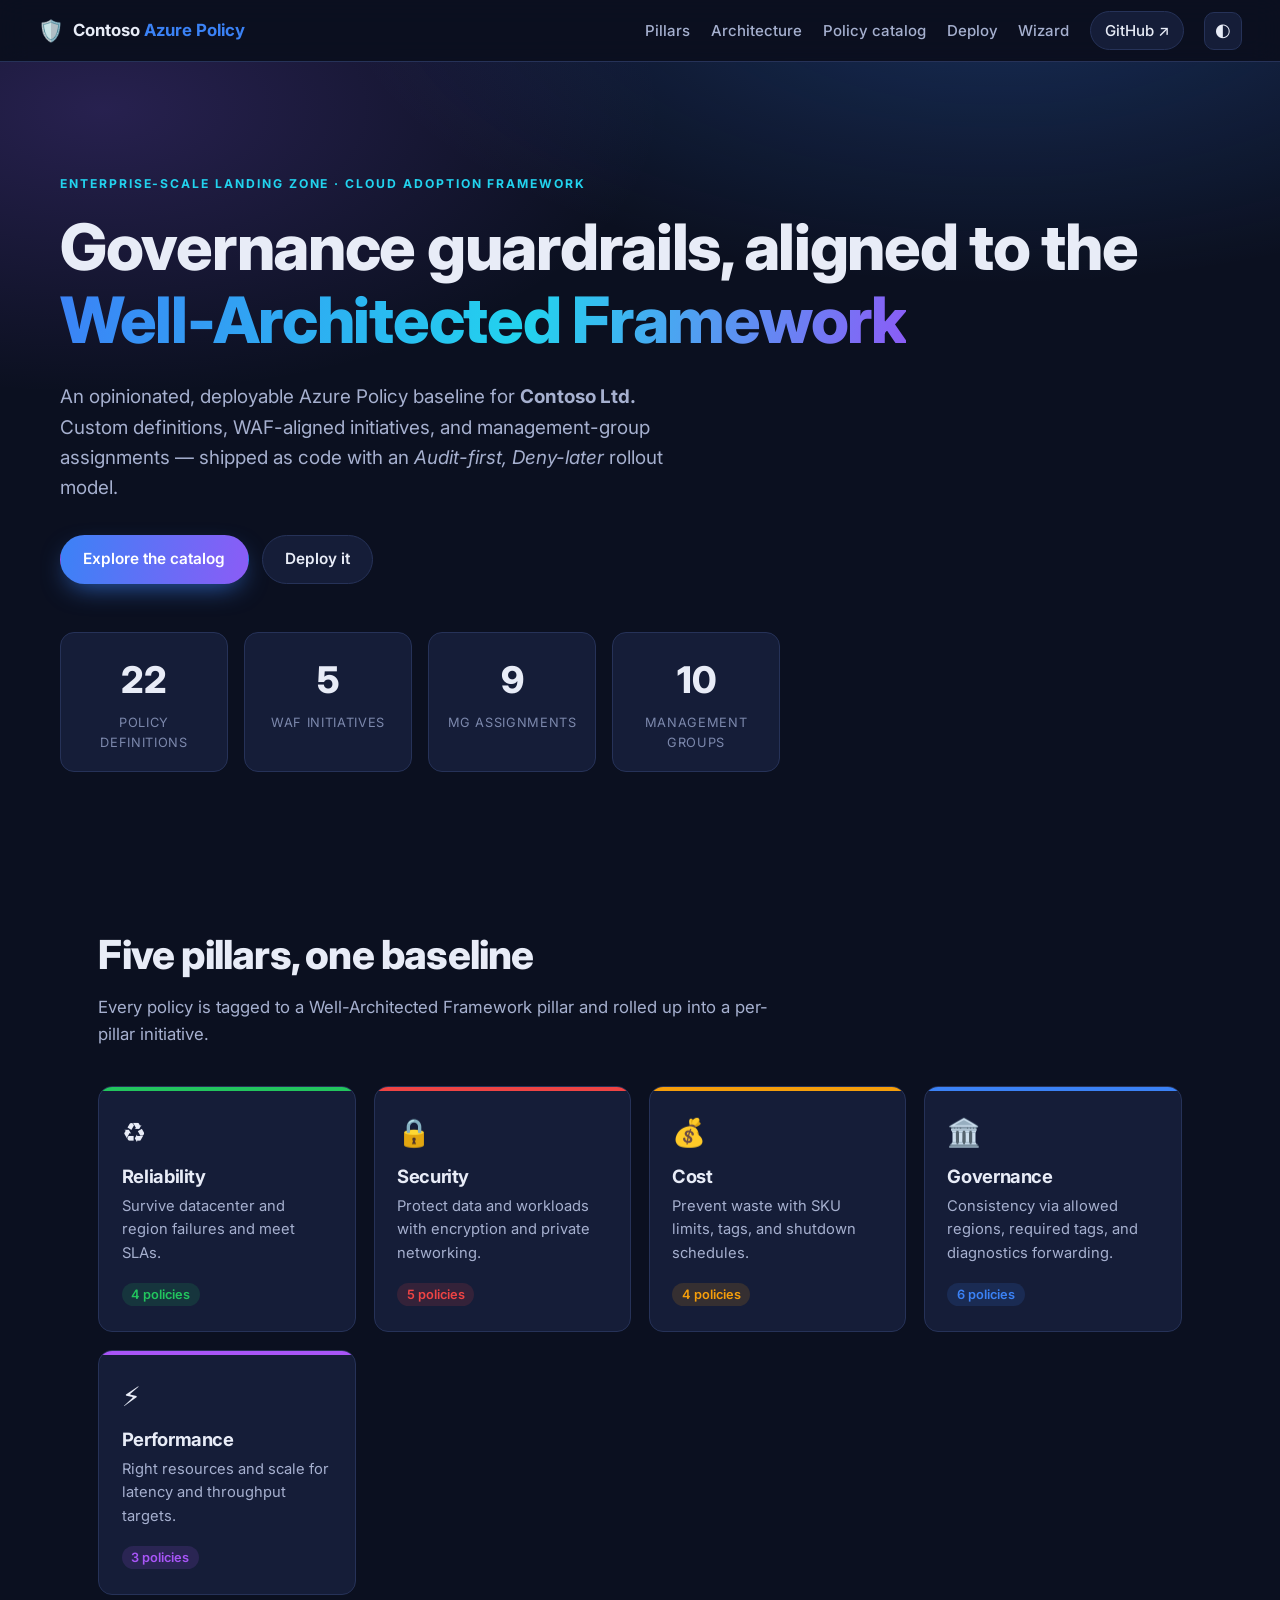
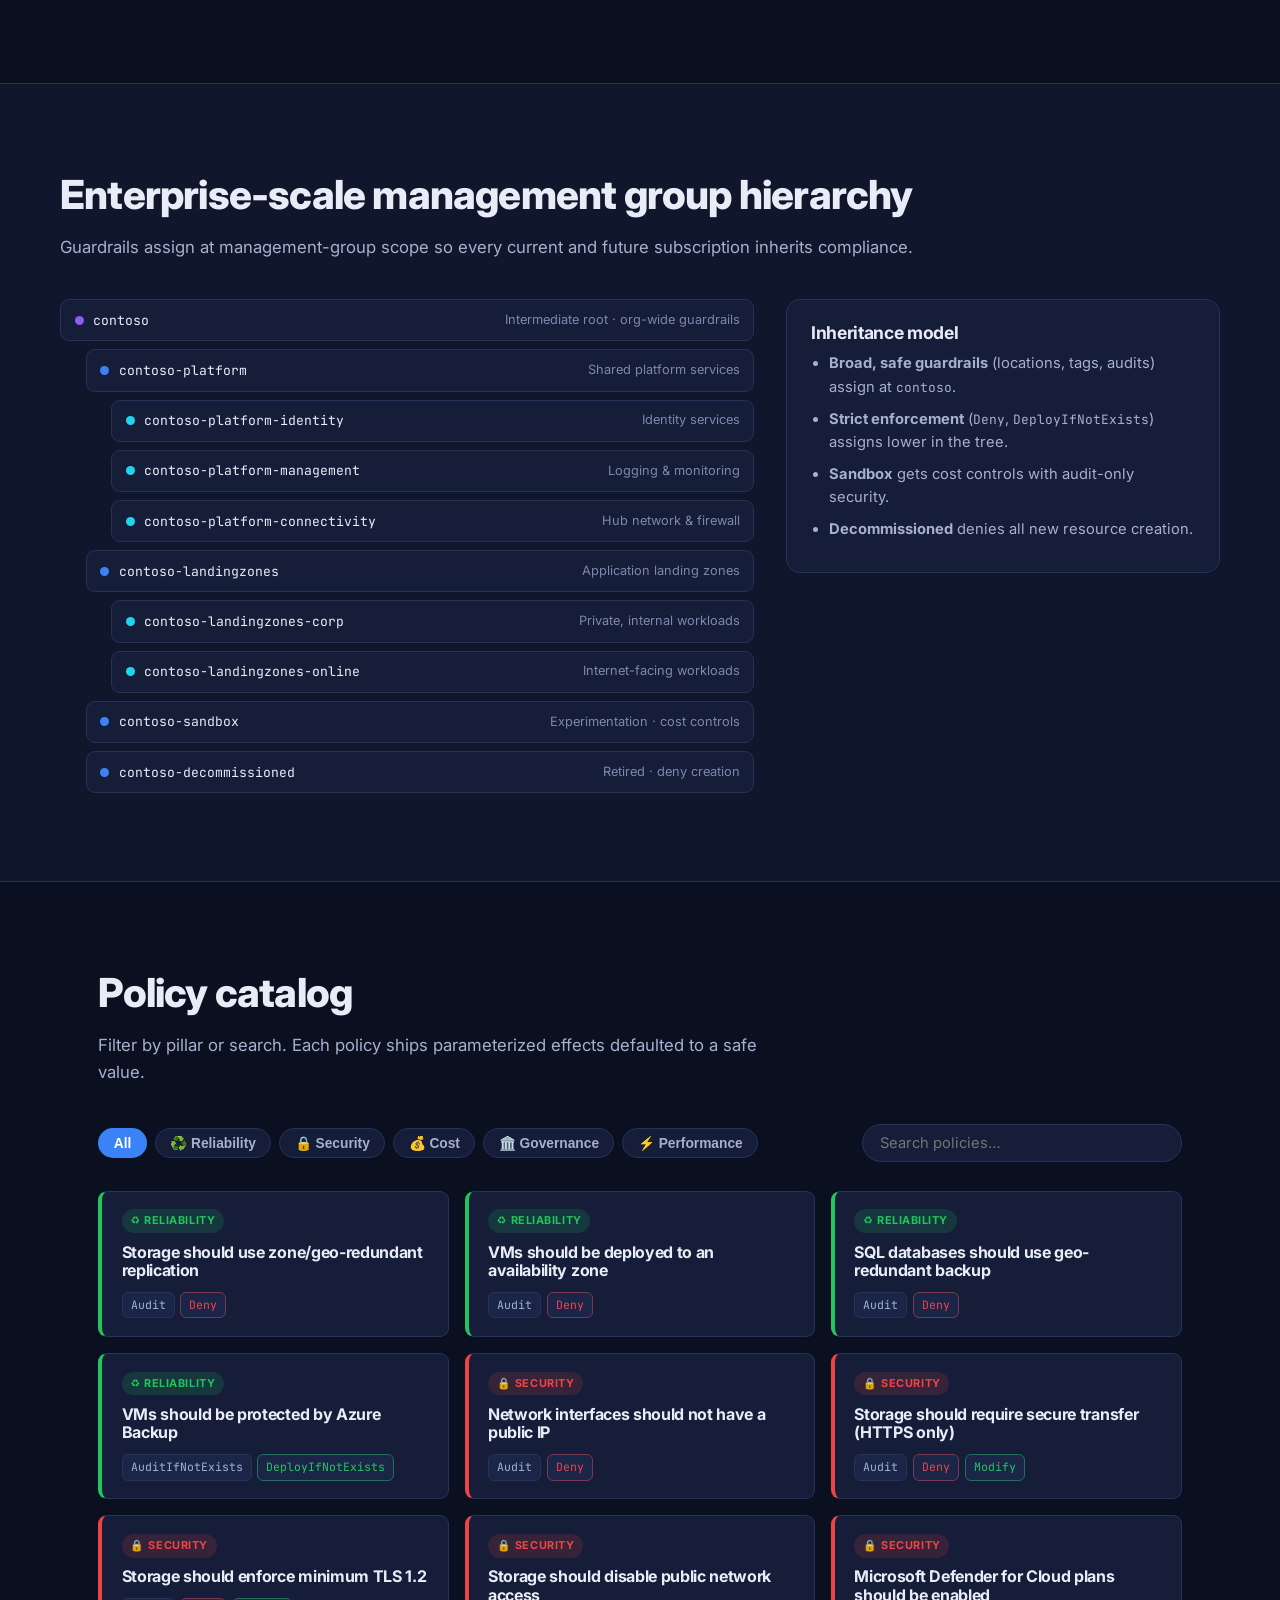
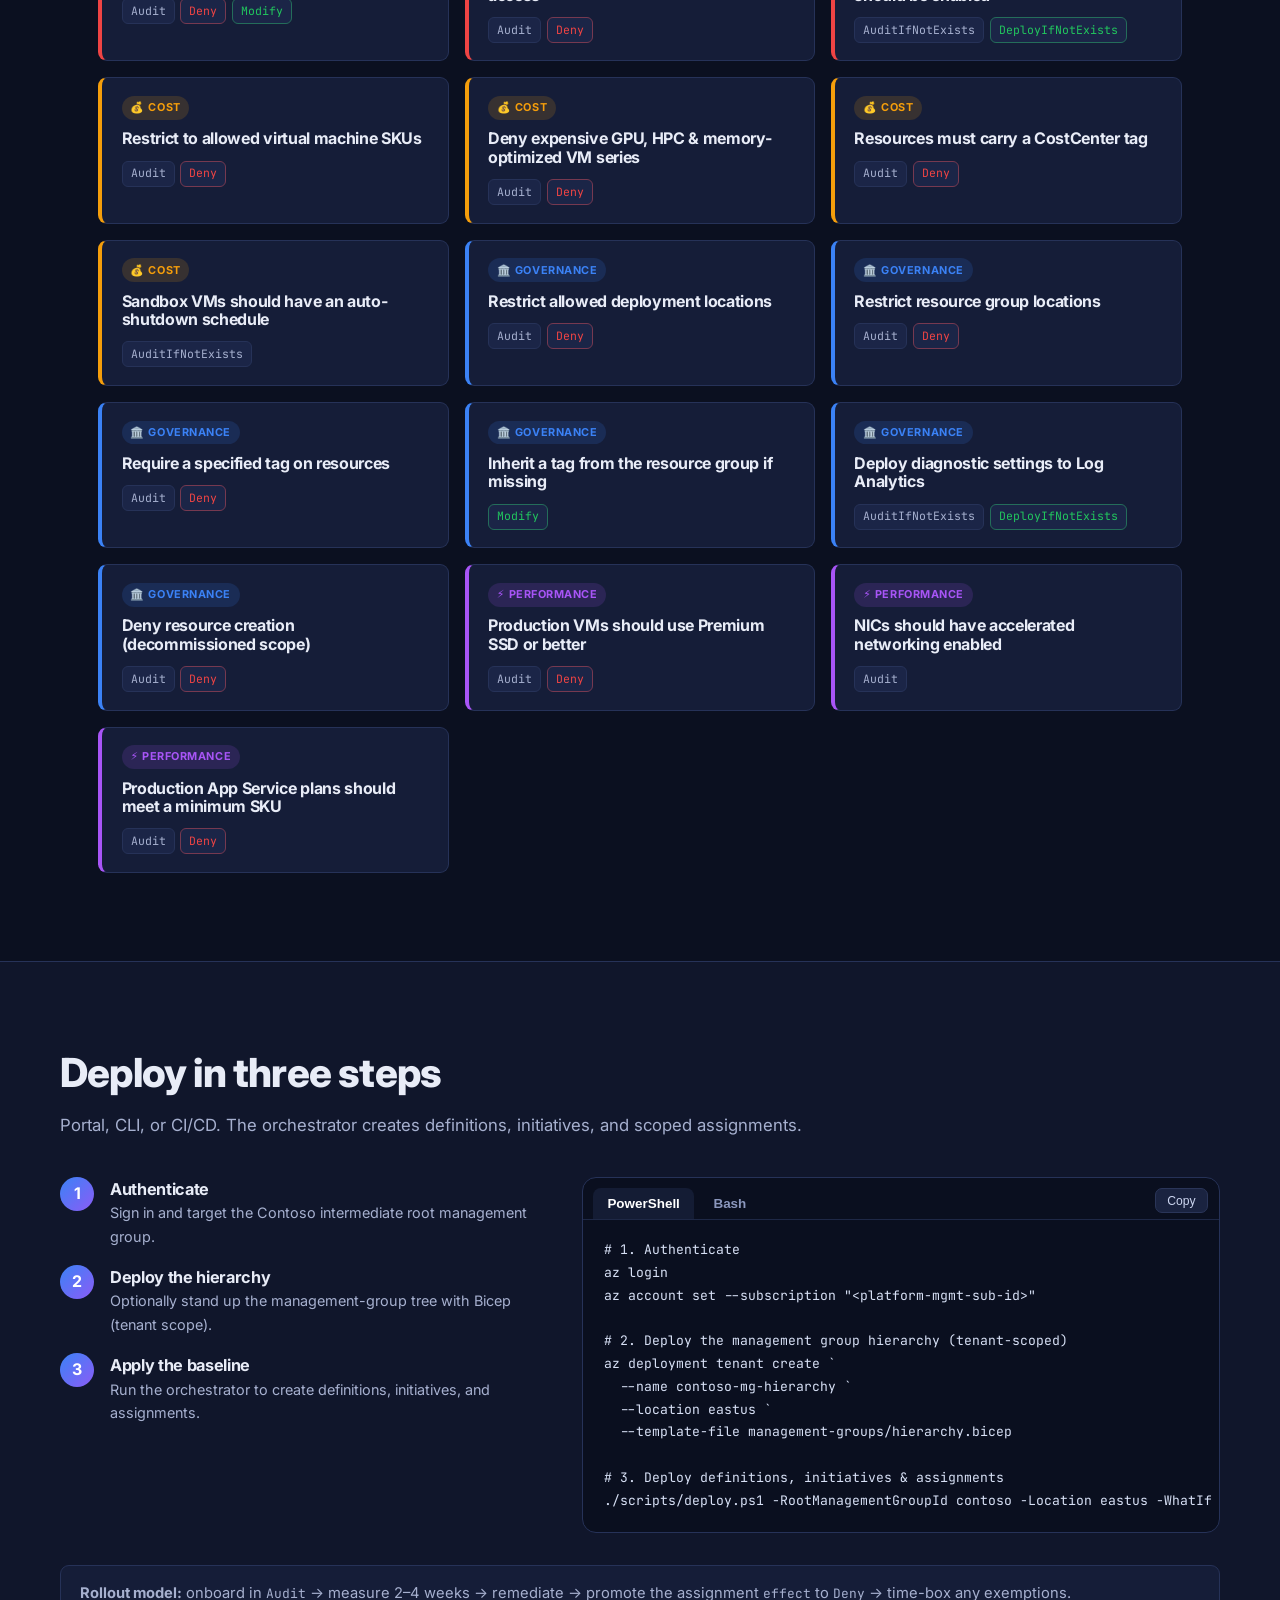
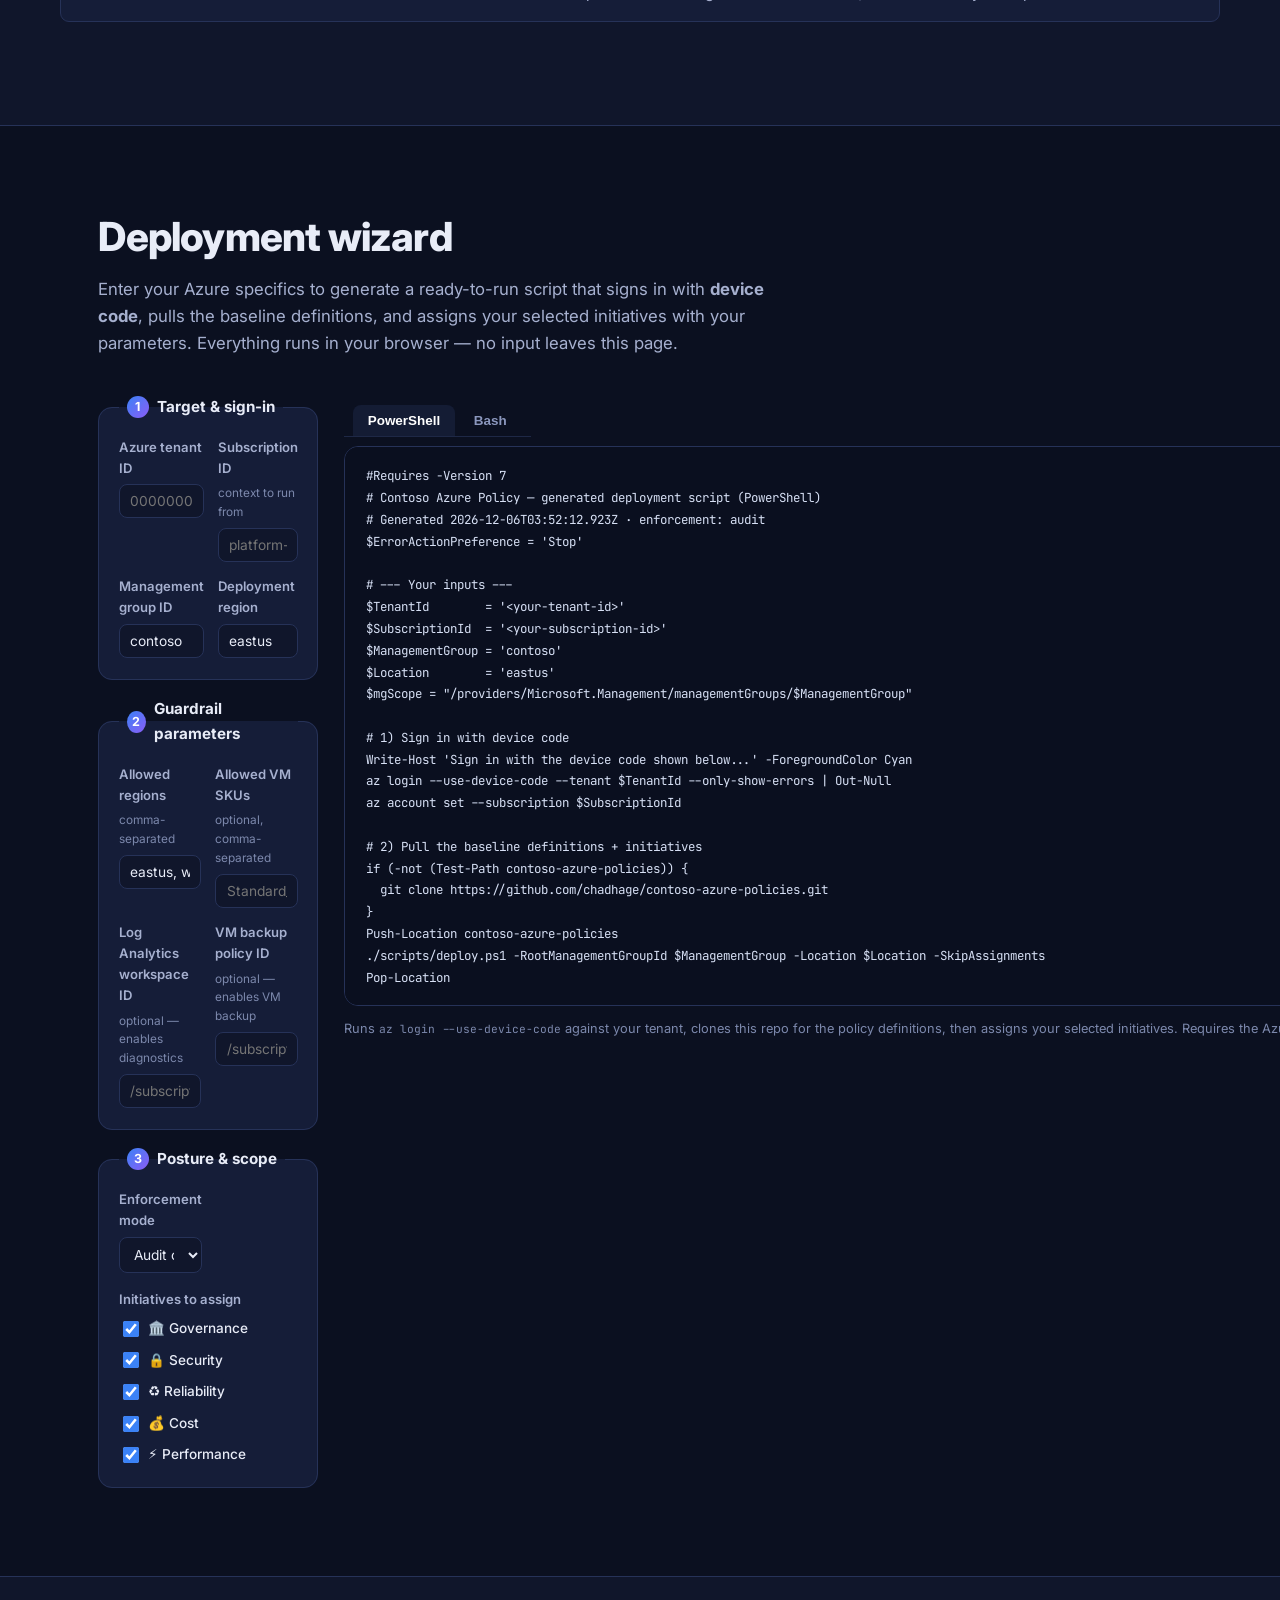
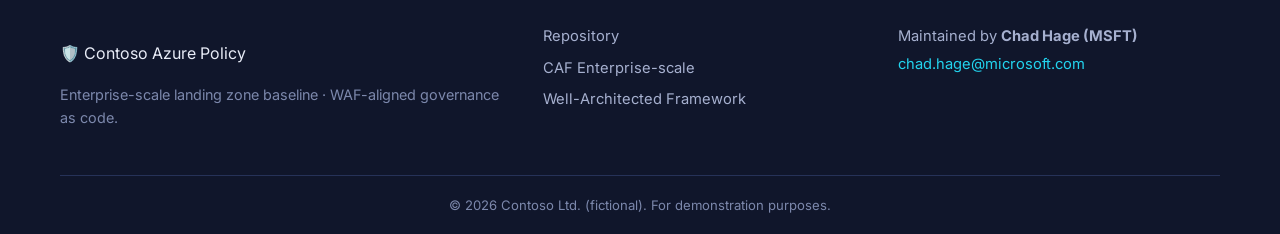
==== commit 016ee85f: "Add deployment wizard to site + -SkipAssignments to deploy scripts Interactive wizard collects tenan" ====
--- a/index.html
+++ b/index.html
@@ -22,6 +22,7 @@
       <a href="#architecture">Architecture</a>
       <a href="#catalog">Policy catalog</a>
       <a href="#deploy">Deploy</a>
+      <a href="#wizard">Wizard</a>
       <a class="nav-cta" href="https://github.com/chadhage/contoso-azure-policies" target="_blank" rel="noopener">GitHub ↗</a>
     </nav>
     <button class="theme-toggle" id="themeToggle" aria-label="Toggle color theme" title="Toggle theme">◐</button>
@@ -143,6 +144,97 @@
         promote the assignment <code>effect</code> to <code>Deny</code> → time-box any exemptions.
       </p>
     </section>
+
+    <!-- WIZARD -->
+    <section id="wizard" class="section">
+      <div class="section-head">
+        <h2>Deployment wizard</h2>
+        <p>
+          Enter your Azure specifics to generate a ready-to-run script that signs in with
+          <strong>device code</strong>, pulls the baseline definitions, and assigns your selected
+          initiatives with your parameters. Everything runs in your browser — no input leaves this page.
+        </p>
+      </div>
+
+      <div class="wizard">
+        <form class="wizard-form" id="wizardForm" autocomplete="off">
+          <fieldset>
+            <legend><span class="step-dot">1</span> Target &amp; sign-in</legend>
+            <div class="field-grid">
+              <label>Azure tenant ID
+                <input type="text" id="wz-tenant" placeholder="00000000-0000-0000-0000-000000000000" spellcheck="false" />
+              </label>
+              <label>Subscription ID <span class="hint">context to run from</span>
+                <input type="text" id="wz-sub" placeholder="platform-management subscription id" spellcheck="false" />
+              </label>
+              <label>Management group ID
+                <input type="text" id="wz-mg" value="contoso" spellcheck="false" />
+              </label>
+              <label>Deployment region
+                <input type="text" id="wz-location" value="eastus" spellcheck="false" />
+              </label>
+            </div>
+          </fieldset>
+
+          <fieldset>
+            <legend><span class="step-dot">2</span> Guardrail parameters</legend>
+            <div class="field-grid">
+              <label>Allowed regions <span class="hint">comma-separated</span>
+                <input type="text" id="wz-regions" value="eastus, westus3, westeurope" spellcheck="false" />
+              </label>
+              <label>Allowed VM SKUs <span class="hint">optional, comma-separated</span>
+                <input type="text" id="wz-skus" placeholder="Standard_D2s_v5, Standard_D4s_v5" spellcheck="false" />
+              </label>
+              <label>Log Analytics workspace ID <span class="hint">optional — enables diagnostics</span>
+                <input type="text" id="wz-law" placeholder="/subscriptions/…/workspaces/law-central" spellcheck="false" />
+              </label>
+              <label>VM backup policy ID <span class="hint">optional — enables VM backup</span>
+                <input type="text" id="wz-backup" placeholder="/subscriptions/…/backupPolicies/DailyPolicy" spellcheck="false" />
+              </label>
+            </div>
+          </fieldset>
+
+          <fieldset>
+            <legend><span class="step-dot">3</span> Posture &amp; scope</legend>
+            <div class="field-grid">
+              <label>Enforcement mode
+                <select id="wz-mode">
+                  <option value="audit">Audit only (recommended first)</option>
+                  <option value="enforce">Enforce (Deny / Deploy / Modify)</option>
+                </select>
+              </label>
+            </div>
+            <p class="field-label">Initiatives to assign</p>
+            <div class="pillar-check" id="wz-pillars">
+              <label><input type="checkbox" value="governance" checked /> 🏛️ Governance</label>
+              <label><input type="checkbox" value="security" checked /> 🔒 Security</label>
+              <label><input type="checkbox" value="reliability" checked /> ♻️ Reliability</label>
+              <label><input type="checkbox" value="cost" checked /> 💰 Cost</label>
+              <label><input type="checkbox" value="performance" checked /> ⚡ Performance</label>
+            </div>
+          </fieldset>
+        </form>
+
+        <div class="wizard-output">
+          <div class="wizard-out-head">
+            <div class="code-tabs" role="tablist" aria-label="Script format">
+              <button class="code-tab active" data-shell="pwsh" role="tab" type="button">PowerShell</button>
+              <button class="code-tab" data-shell="bash" role="tab" type="button">Bash</button>
+            </div>
+            <div class="wizard-actions">
+              <button class="btn ghost sm" id="wzCopy" type="button">Copy</button>
+              <button class="btn ghost sm" id="wzDownload" type="button">Download</button>
+            </div>
+          </div>
+          <pre class="code-pane active wizard-pre"><code id="wizardScript"></code></pre>
+          <p class="wizard-note">
+            Runs <code>az login --use-device-code</code> against your tenant, clones this repo for the
+            policy definitions, then assigns your selected initiatives. Requires the Azure CLI and Git.
+            Review the script before running.
+          </p>
+        </div>
+      </div>
+    </section>
   </main>
 
   <footer class="footer">
--- a/styles.css
+++ b/styles.css
@@ -240,6 +240,56 @@
 .footer-author p { margin: 0 0 0.3rem; font-size: 0.92rem; color: var(--text-dim); }
 .copyright { max-width: var(--maxw); margin: 2rem auto 0; padding-top: 1.2rem; border-top: 1px solid var(--border); color: var(--muted); font-size: 0.82rem; text-align: center; }
 
+/* ---------- Wizard ---------- */
+.wizard { display: grid; grid-template-columns: 1fr 1.15fr; gap: 1.6rem; align-items: start; }
+@media (max-width: 940px) { .wizard { grid-template-columns: 1fr; } }
+.wizard-form { display: flex; flex-direction: column; gap: 1.1rem; }
+.wizard-form fieldset {
+  border: 1px solid var(--border); border-radius: var(--radius); padding: 1.1rem 1.2rem 1.3rem;
+  background: var(--surface); margin: 0;
+}
+.wizard-form legend {
+  display: flex; align-items: center; gap: 0.5rem;
+  font-weight: 700; font-size: 0.95rem; padding: 0 0.5rem; color: var(--text);
+}
+.step-dot {
+  width: 22px; height: 22px; border-radius: 50%; display: grid; place-items: center;
+  font-size: 0.78rem; color: #fff; background: linear-gradient(135deg, var(--brand), var(--accent));
+}
+.field-grid { display: grid; grid-template-columns: 1fr 1fr; gap: 0.9rem; }
+@media (max-width: 540px) { .field-grid { grid-template-columns: 1fr; } }
+.wizard-form label {
+  display: flex; flex-direction: column; gap: 0.35rem;
+  font-size: 0.82rem; font-weight: 600; color: var(--text-dim);
+}
+.wizard-form .hint { font-weight: 400; color: var(--muted); font-size: 0.74rem; }
+.wizard-form input[type="text"], .wizard-form select {
+  font-family: inherit; font-size: 0.86rem; color: var(--text);
+  background: var(--bg-alt); border: 1px solid var(--border); border-radius: 8px;
+  padding: 0.5rem 0.65rem; width: 100%;
+}
+.wizard-form input[type="text"]:focus, .wizard-form select:focus { outline: 2px solid var(--brand); outline-offset: 1px; }
+.field-label { margin: 1rem 0 0.5rem; font-size: 0.82rem; font-weight: 600; color: var(--text-dim); }
+.pillar-check { display: flex; flex-wrap: wrap; gap: 0.6rem 1rem; }
+.pillar-check label {
+  flex-direction: row; align-items: center; gap: 0.4rem; font-size: 0.85rem;
+  color: var(--text); cursor: pointer; font-weight: 500;
+}
+.pillar-check input { accent-color: var(--brand); width: 16px; height: 16px; }
+
+.wizard-output { position: sticky; top: 84px; }
+.wizard-out-head { display: flex; align-items: center; justify-content: space-between; gap: 0.6rem; flex-wrap: wrap; }
+.wizard-actions { display: flex; gap: 0.4rem; }
+.btn.sm { padding: 0.35rem 0.8rem; font-size: 0.82rem; }
+.wizard-pre {
+  margin-top: 0.6rem; max-height: 560px; overflow: auto;
+  background: #0a0f1f; border: 1px solid var(--border); border-radius: var(--radius);
+  display: block;
+}
+[data-theme="light"] .wizard-pre { background: #0e1426; }
+.wizard-pre code { color: #d7e0f5; font-size: 0.78rem; line-height: 1.65; white-space: pre; }
+.wizard-note { margin-top: 0.8rem; font-size: 0.8rem; color: var(--muted); }
+
 @media (prefers-reduced-motion: reduce) {
   * { scroll-behavior: auto !important; transition: none !important; }
 }
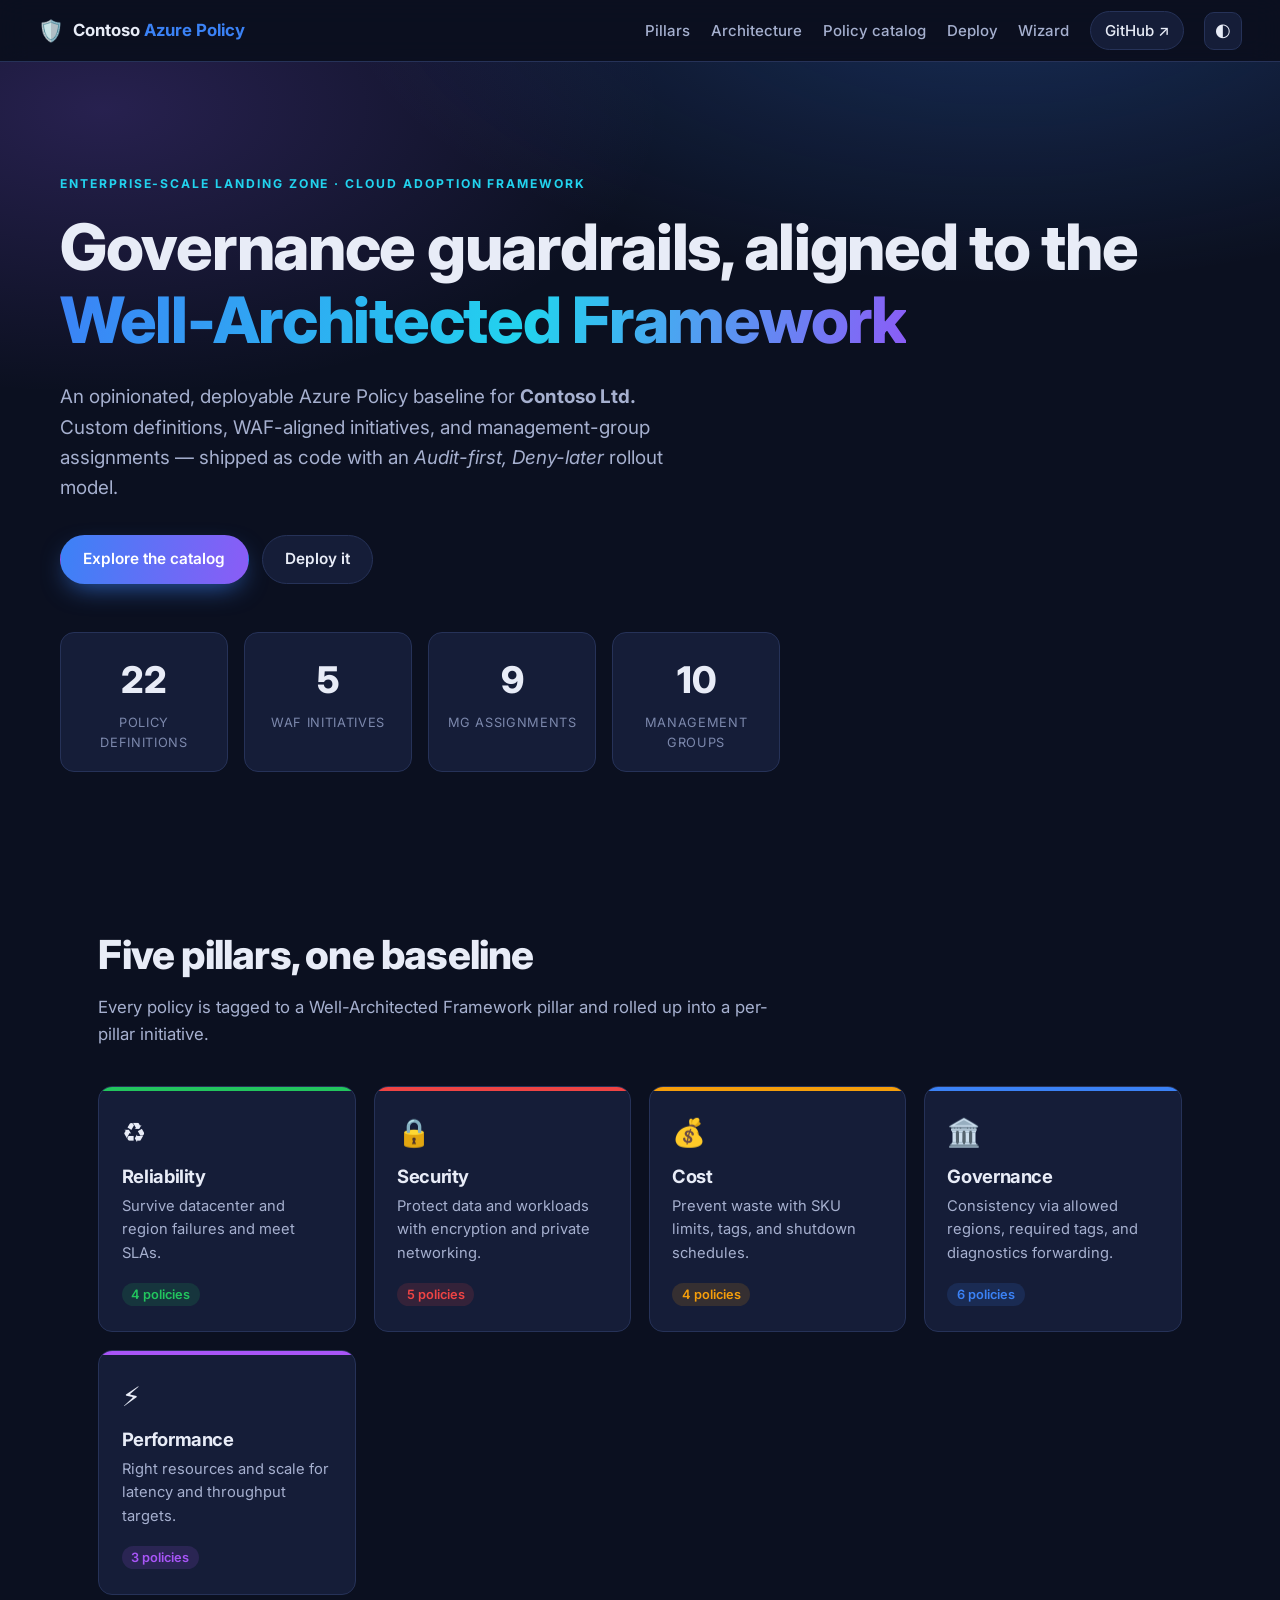
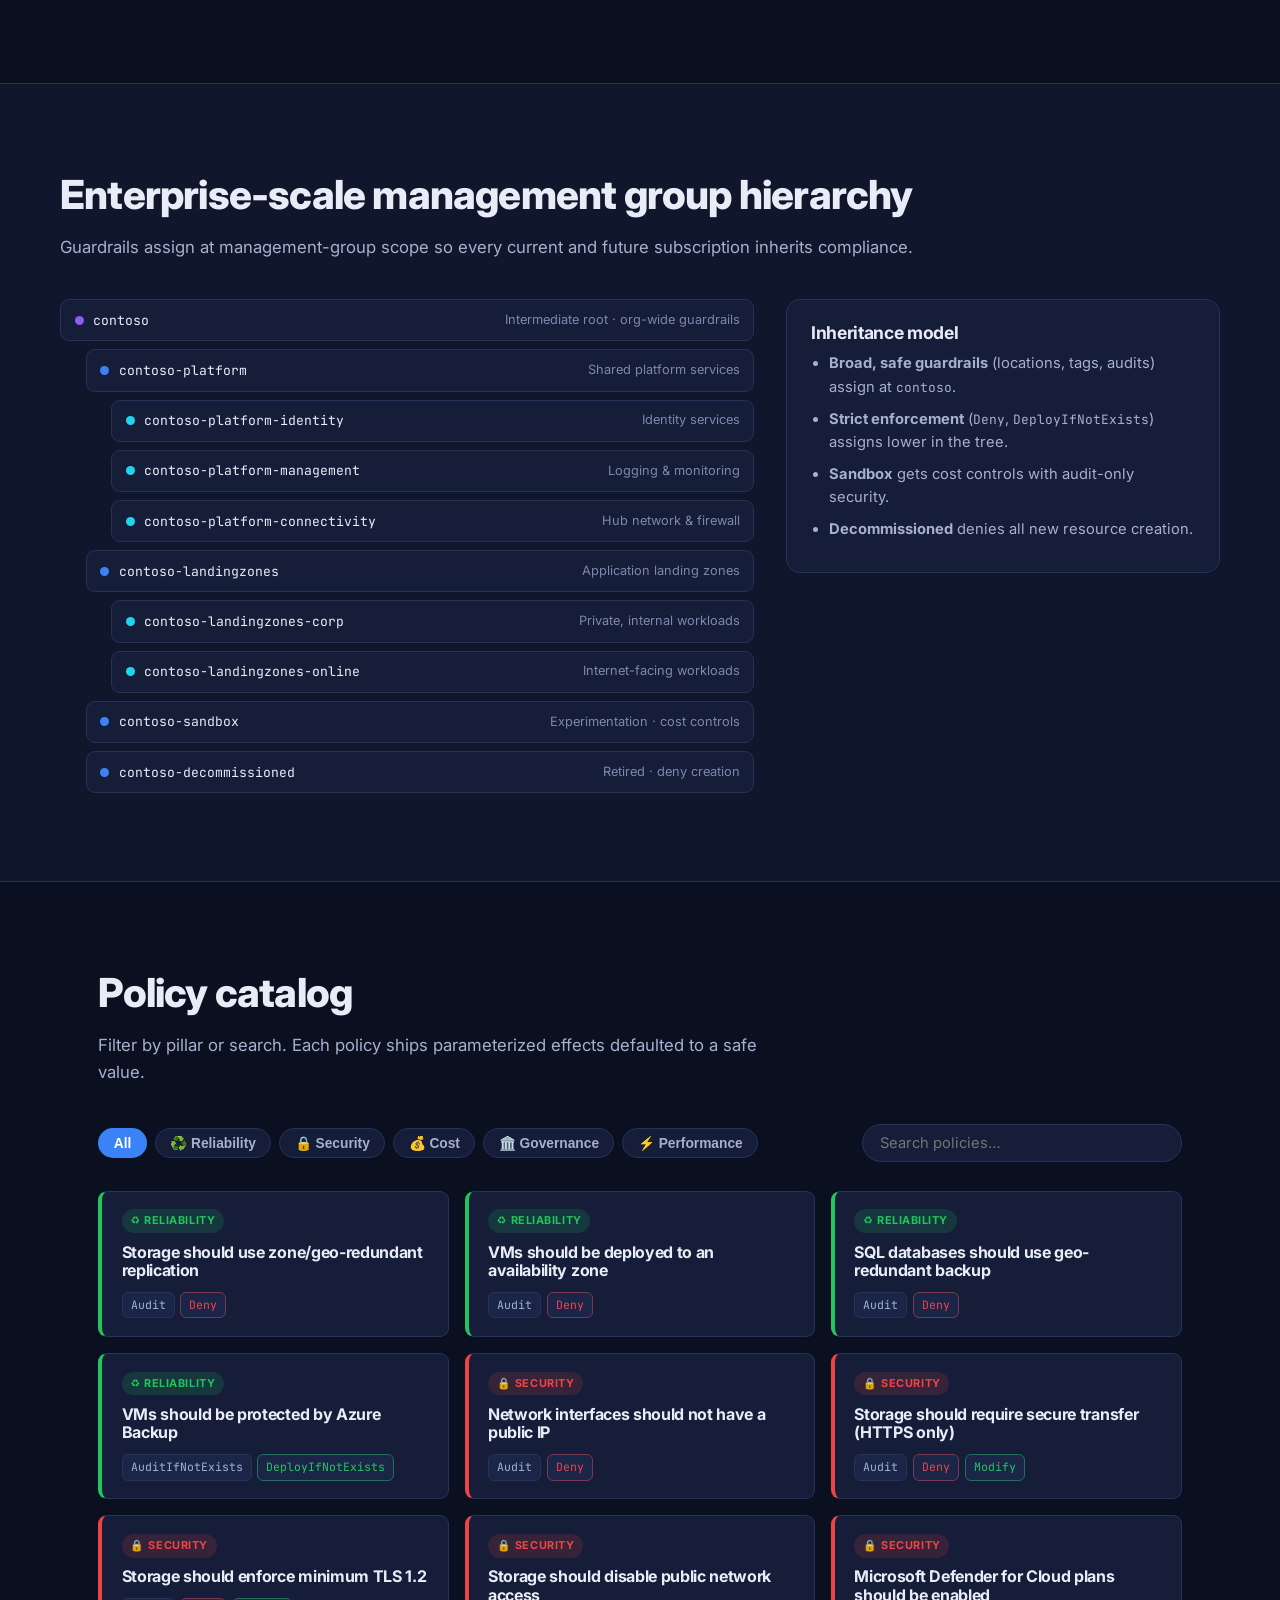
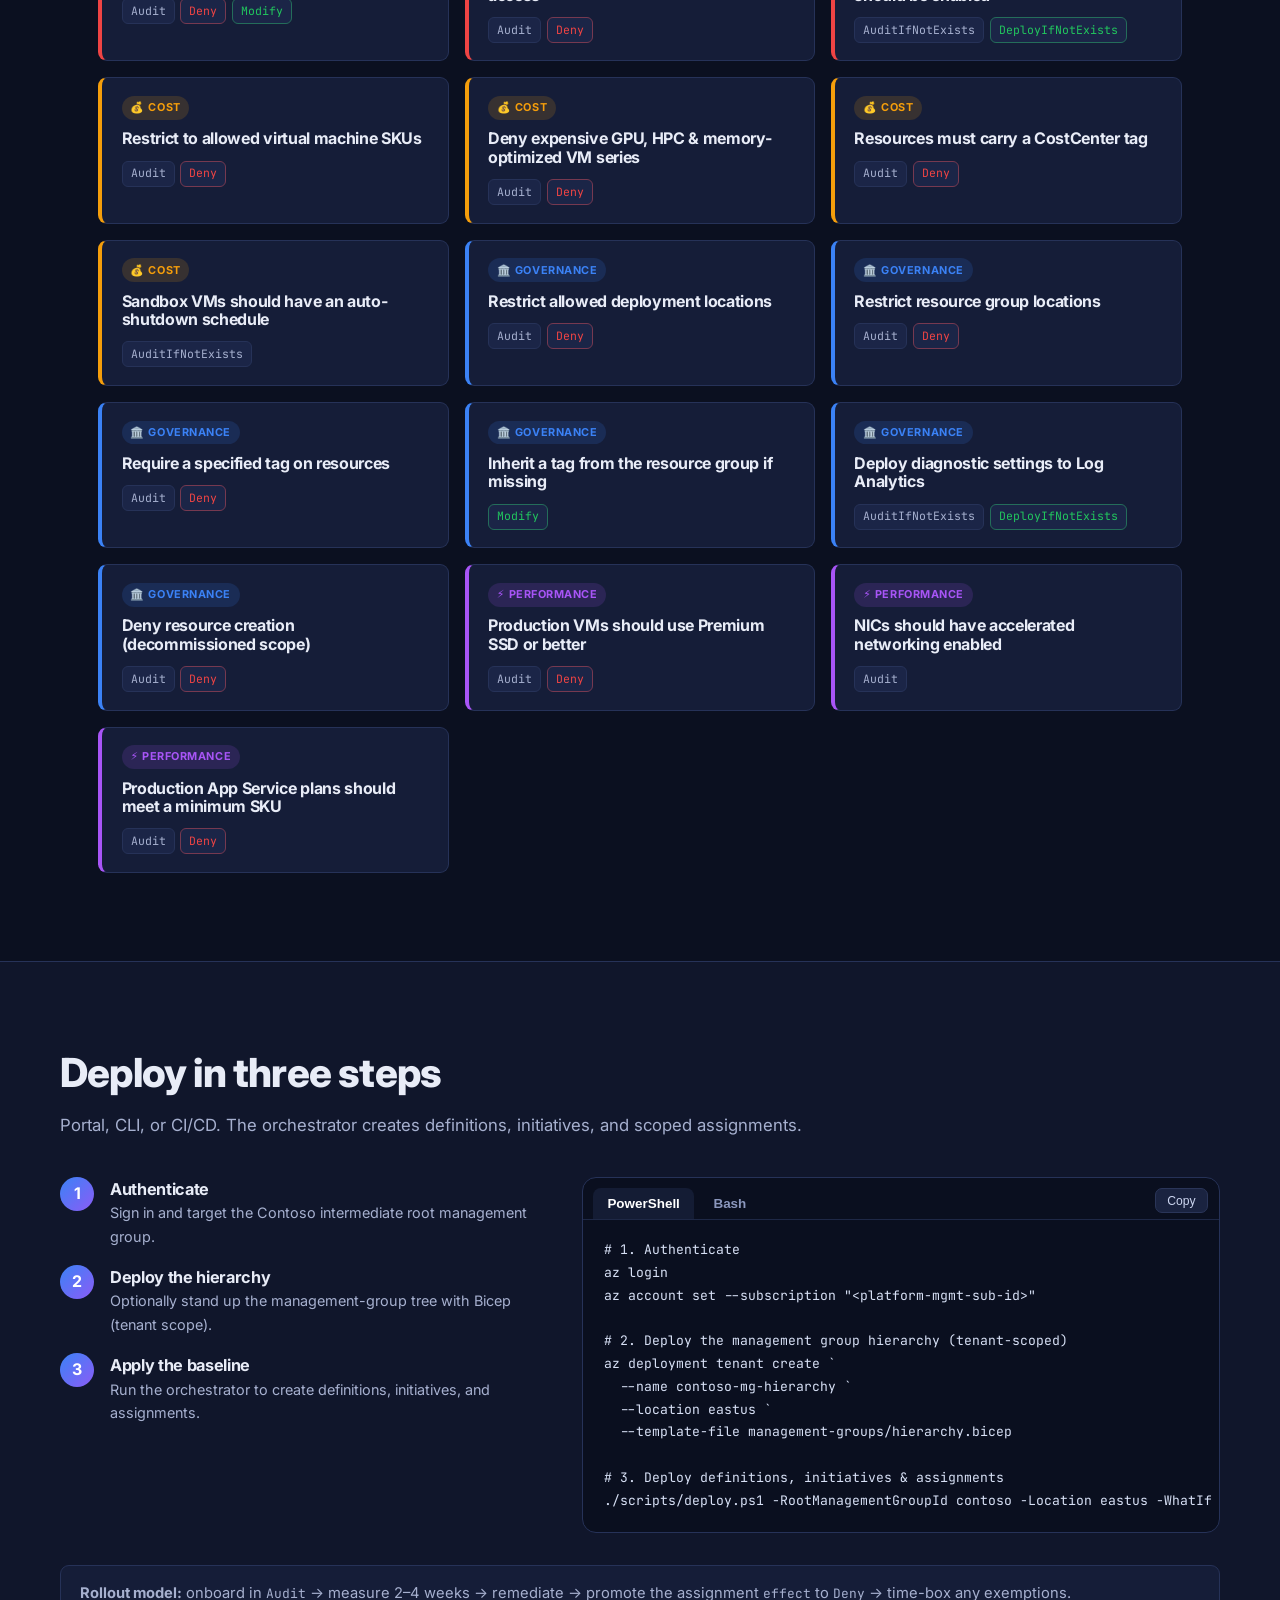
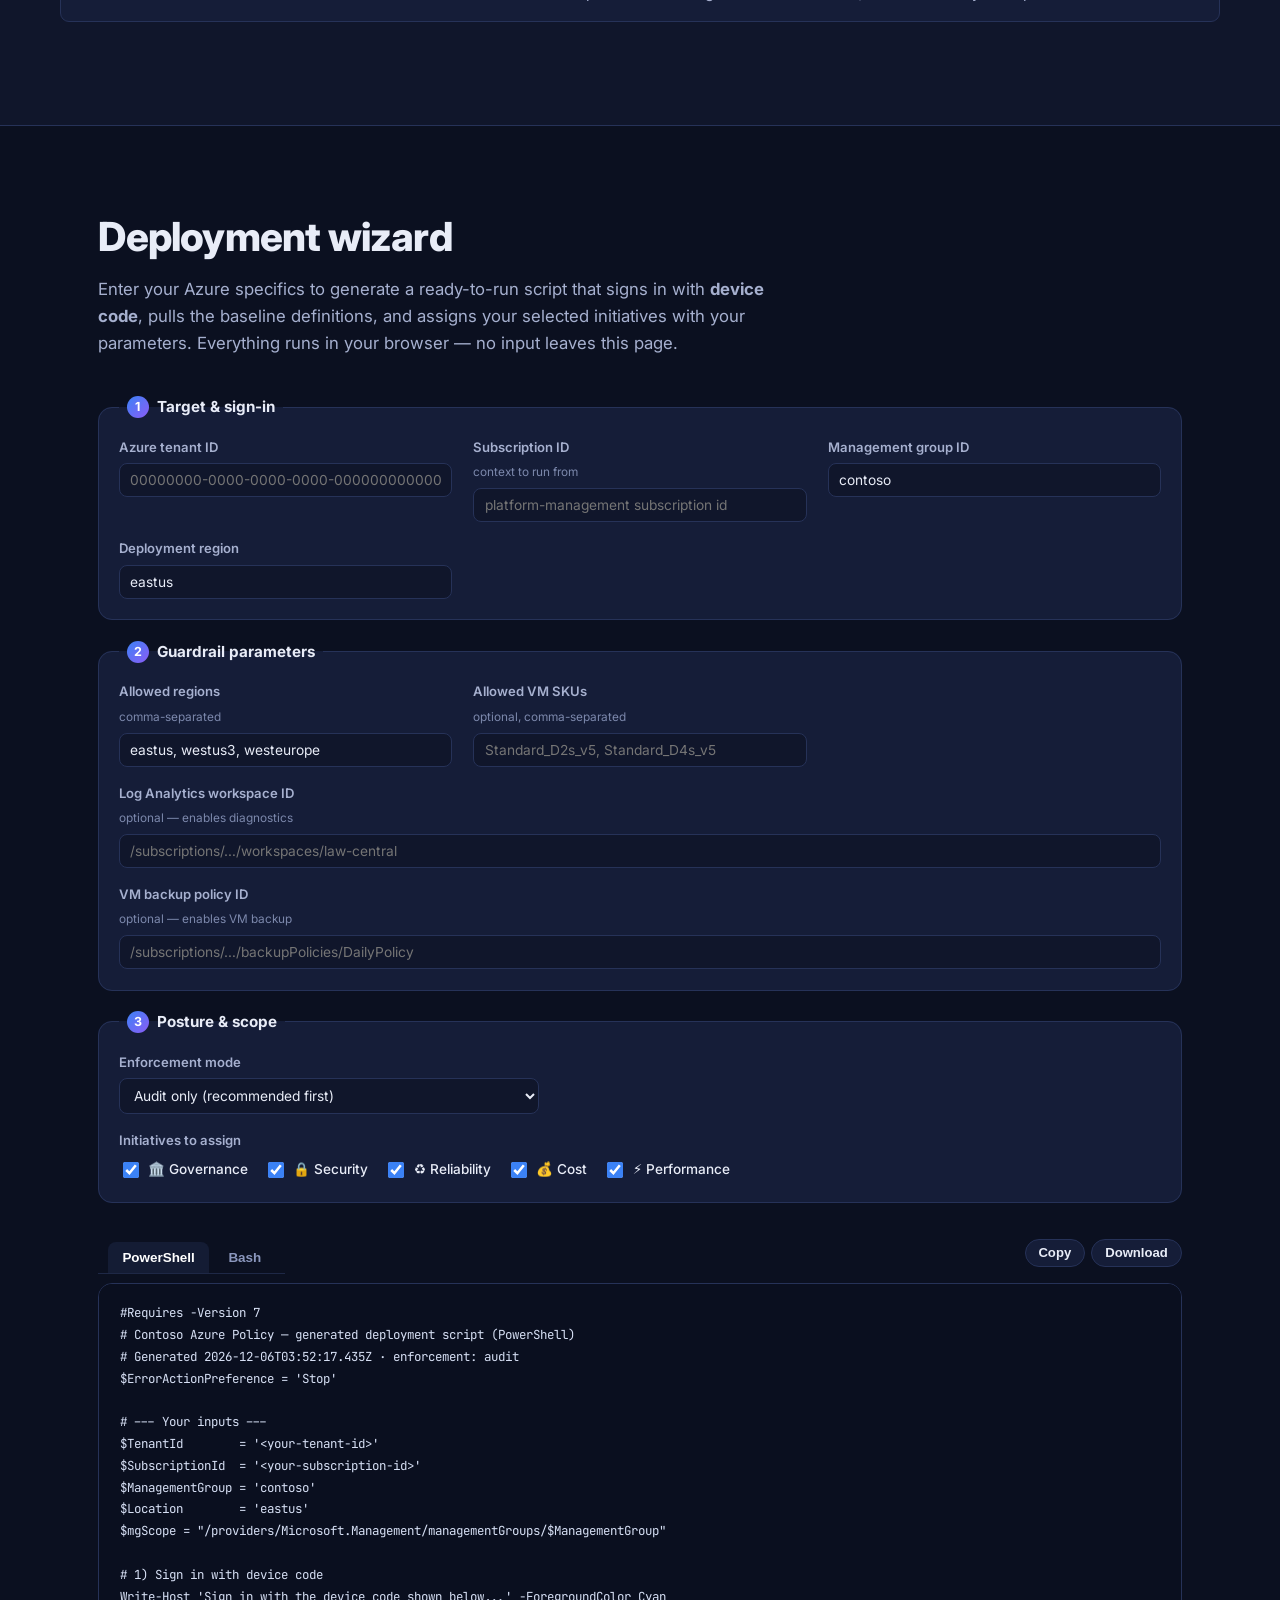
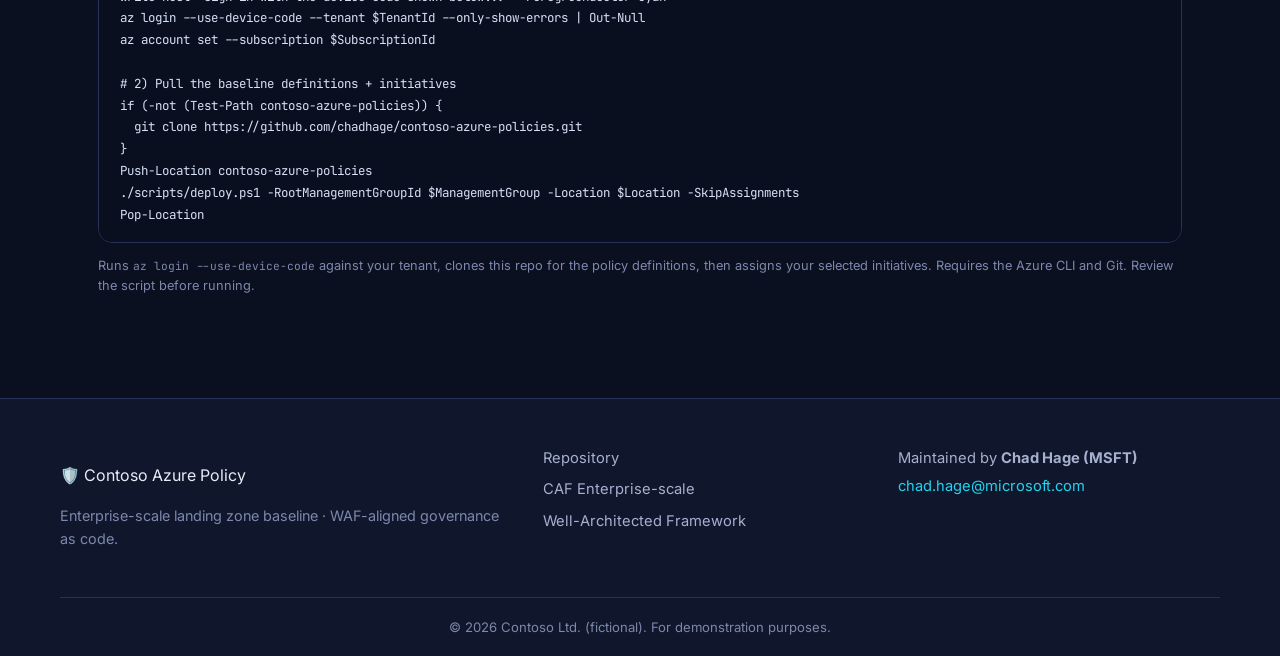
==== commit eb3d083d: "Widen wizard form layout for legibility and mobile responsiveness Stack full-width fieldsets with an" ====
--- a/index.html
+++ b/index.html
@@ -185,10 +185,10 @@
               <label>Allowed VM SKUs <span class="hint">optional, comma-separated</span>
                 <input type="text" id="wz-skus" placeholder="Standard_D2s_v5, Standard_D4s_v5" spellcheck="false" />
               </label>
-              <label>Log Analytics workspace ID <span class="hint">optional — enables diagnostics</span>
+              <label class="field-wide">Log Analytics workspace ID <span class="hint">optional — enables diagnostics</span>
                 <input type="text" id="wz-law" placeholder="/subscriptions/…/workspaces/law-central" spellcheck="false" />
               </label>
-              <label>VM backup policy ID <span class="hint">optional — enables VM backup</span>
+              <label class="field-wide">VM backup policy ID <span class="hint">optional — enables VM backup</span>
                 <input type="text" id="wz-backup" placeholder="/subscriptions/…/backupPolicies/DailyPolicy" spellcheck="false" />
               </label>
             </div>
--- a/styles.css
+++ b/styles.css
@@ -241,9 +241,8 @@
 .copyright { max-width: var(--maxw); margin: 2rem auto 0; padding-top: 1.2rem; border-top: 1px solid var(--border); color: var(--muted); font-size: 0.82rem; text-align: center; }
 
 /* ---------- Wizard ---------- */
-.wizard { display: grid; grid-template-columns: 1fr 1.15fr; gap: 1.6rem; align-items: start; }
-@media (max-width: 940px) { .wizard { grid-template-columns: 1fr; } }
-.wizard-form { display: flex; flex-direction: column; gap: 1.1rem; }
+.wizard { display: flex; flex-direction: column; gap: 1.8rem; }
+.wizard-form { display: flex; flex-direction: column; gap: 1.2rem; }
 .wizard-form fieldset {
   border: 1px solid var(--border); border-radius: var(--radius); padding: 1.1rem 1.2rem 1.3rem;
   background: var(--surface); margin: 0;
@@ -256,8 +255,8 @@
   width: 22px; height: 22px; border-radius: 50%; display: grid; place-items: center;
   font-size: 0.78rem; color: #fff; background: linear-gradient(135deg, var(--brand), var(--accent));
 }
-.field-grid { display: grid; grid-template-columns: 1fr 1fr; gap: 0.9rem; }
-@media (max-width: 540px) { .field-grid { grid-template-columns: 1fr; } }
+.field-grid { display: grid; grid-template-columns: repeat(auto-fit, minmax(300px, 1fr)); gap: 1rem 1.3rem; }
+.field-grid .field-wide { grid-column: 1 / -1; }
 .wizard-form label {
   display: flex; flex-direction: column; gap: 0.35rem;
   font-size: 0.82rem; font-weight: 600; color: var(--text-dim);
@@ -269,6 +268,7 @@
   padding: 0.5rem 0.65rem; width: 100%;
 }
 .wizard-form input[type="text"]:focus, .wizard-form select:focus { outline: 2px solid var(--brand); outline-offset: 1px; }
+.wizard-form select { max-width: 420px; }
 .field-label { margin: 1rem 0 0.5rem; font-size: 0.82rem; font-weight: 600; color: var(--text-dim); }
 .pillar-check { display: flex; flex-wrap: wrap; gap: 0.6rem 1rem; }
 .pillar-check label {
@@ -277,7 +277,7 @@
 }
 .pillar-check input { accent-color: var(--brand); width: 16px; height: 16px; }
 
-.wizard-output { position: sticky; top: 84px; }
+.wizard-output { position: static; }
 .wizard-out-head { display: flex; align-items: center; justify-content: space-between; gap: 0.6rem; flex-wrap: wrap; }
 .wizard-actions { display: flex; gap: 0.4rem; }
 .btn.sm { padding: 0.35rem 0.8rem; font-size: 0.82rem; }
